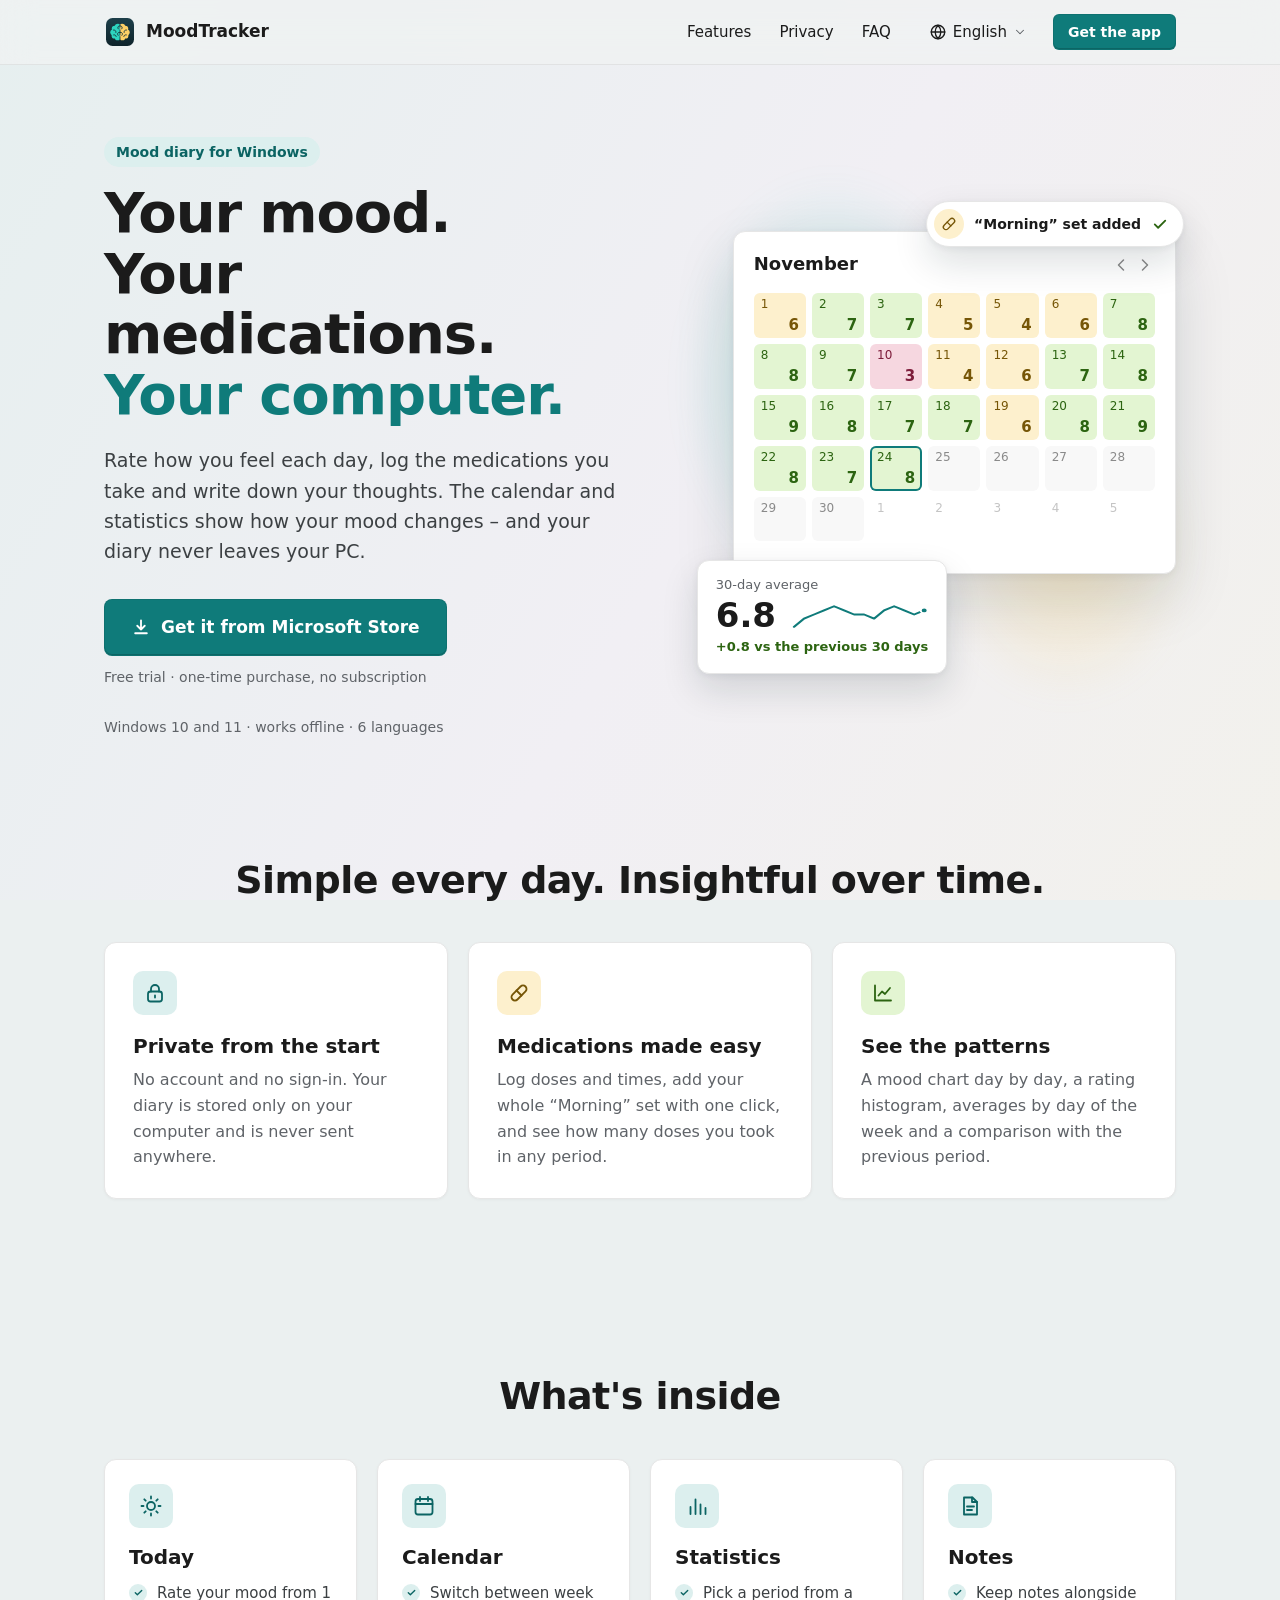
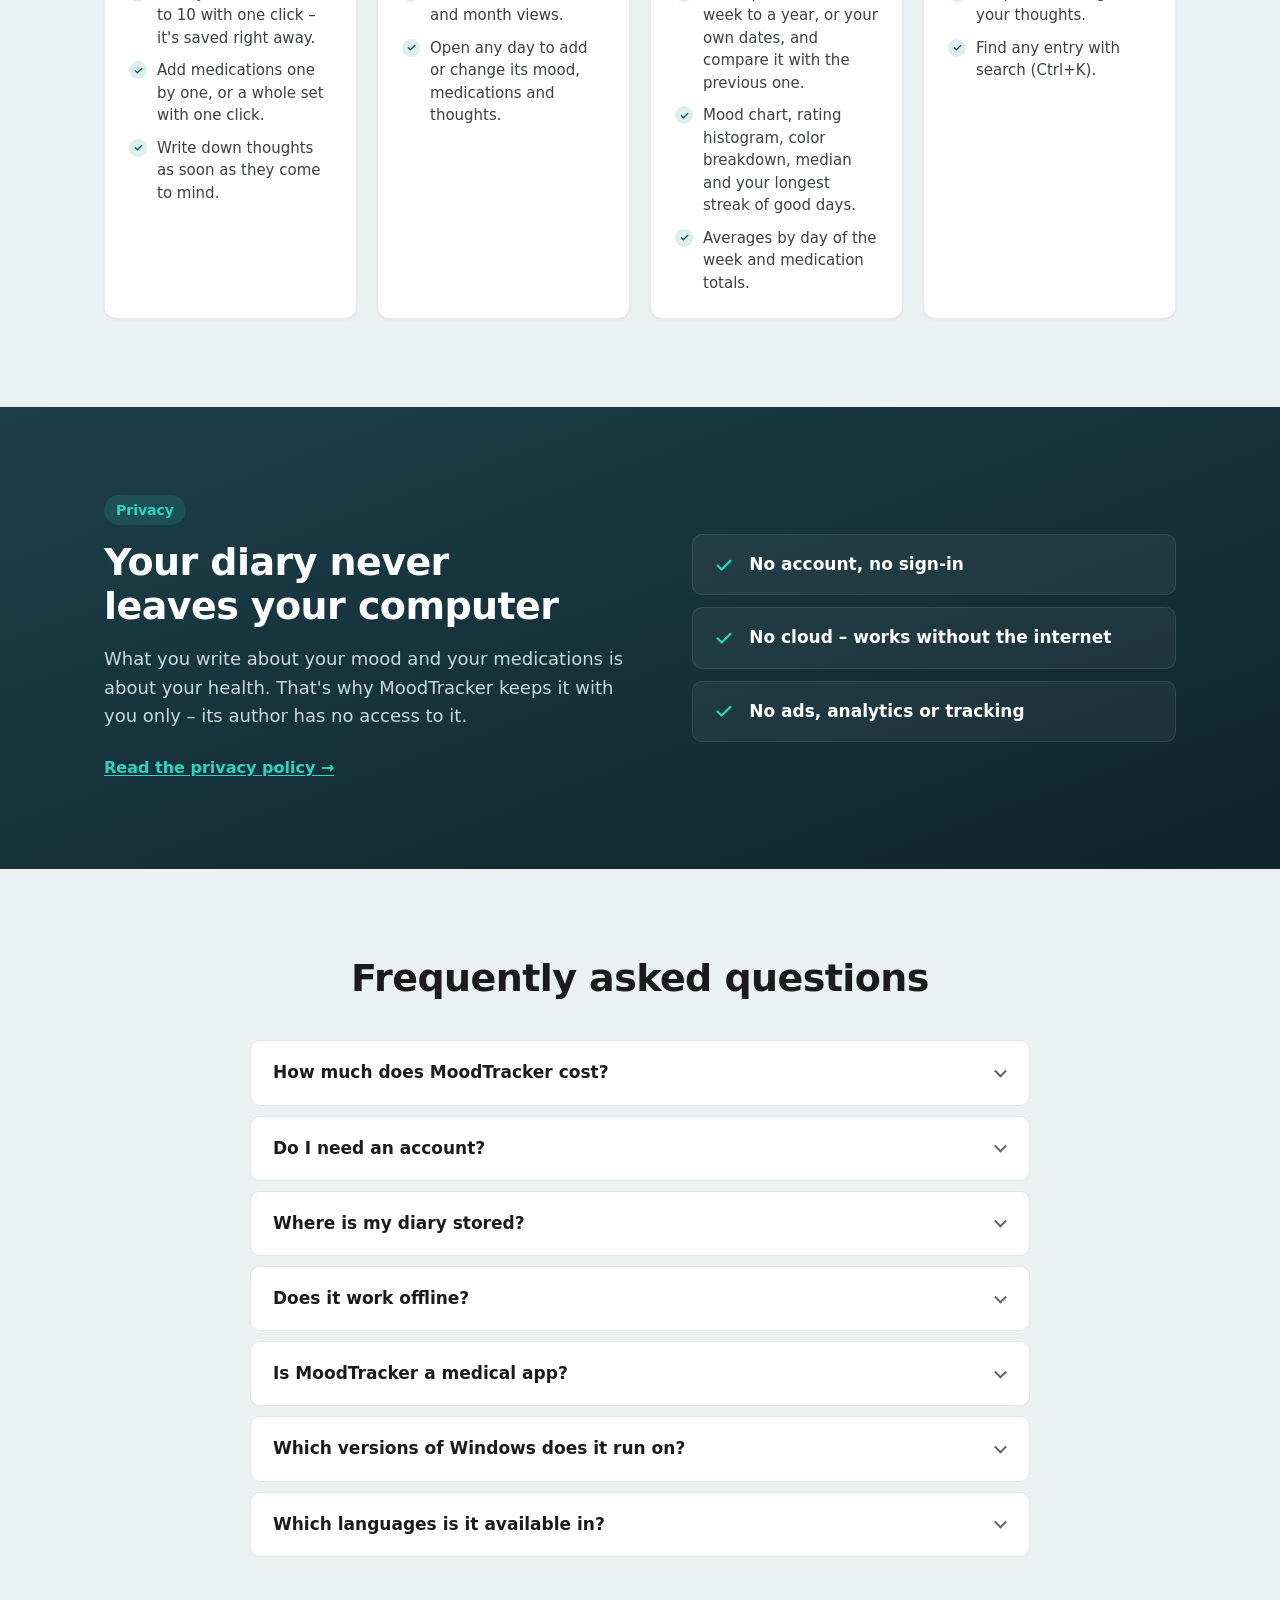
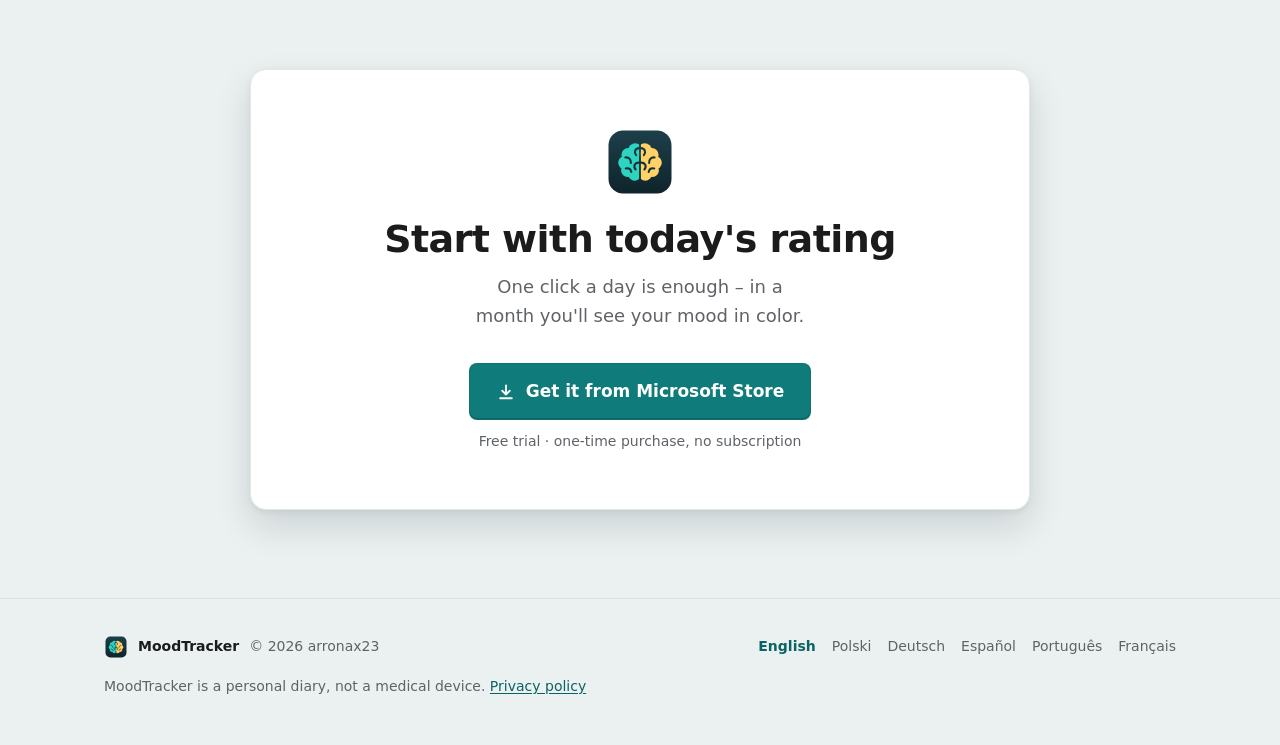
==== index.html @ dde18c14 "Update the website" ====
<!doctype html>
<!-- Generated by scripts/build-website.ps1 from website/template.html. -->
<html lang="en">
  <head>
    <meta charset="utf-8">
    <meta name="viewport" content="width=device-width, initial-scale=1">
    <title>MoodTracker – a private mood diary for Windows</title>
    <meta name="description" content="Rate your mood from 1 to 10, log medications and thoughts, and see how you feel over weeks and months. No account, no cloud – your diary stays on your PC.">
    <link rel="canonical" href="https://arronax23.github.io/moodtracker-app/">
    <link rel="alternate" hreflang="en" href="https://arronax23.github.io/moodtracker-app/">
    <link rel="alternate" hreflang="pl" href="https://arronax23.github.io/moodtracker-app/pl/">
    <link rel="alternate" hreflang="de" href="https://arronax23.github.io/moodtracker-app/de/">
    <link rel="alternate" hreflang="es" href="https://arronax23.github.io/moodtracker-app/es/">
    <link rel="alternate" hreflang="pt" href="https://arronax23.github.io/moodtracker-app/pt/">
    <link rel="alternate" hreflang="fr" href="https://arronax23.github.io/moodtracker-app/fr/">
    <link rel="alternate" hreflang="x-default" href="https://arronax23.github.io/moodtracker-app/">
    <meta property="og:type" content="website">
    <meta property="og:site_name" content="MoodTracker">
    <meta property="og:title" content="MoodTracker – a private mood diary for Windows">
    <meta property="og:description" content="Rate your mood from 1 to 10, log medications and thoughts, and see how you feel over weeks and months. No account, no cloud – your diary stays on your PC.">
    <meta property="og:url" content="https://arronax23.github.io/moodtracker-app/">
    <meta property="og:locale" content="en_US">
    <meta property="og:image" content="https://arronax23.github.io/moodtracker-app/assets/social-card.png">
    <meta property="og:image:width" content="1200">
    <meta property="og:image:height" content="630">
    <meta name="twitter:card" content="summary_large_image">
    <meta name="theme-color" content="#0f7b7a">
    <link rel="icon" href="assets/logo.svg" type="image/svg+xml">
    <link rel="apple-touch-icon" href="assets/logo.png">
    <link rel="stylesheet" href="assets/style.css">
  </head>
  <body>
    <a class="skip" href="#main">Skip to content</a>

    <header class="top">
      <div class="wrap top-inner">
        <a class="brand" href="./">
          <img src="assets/logo.svg" width="32" height="32" alt="">
          <span>MoodTracker</span>
        </a>
        <nav class="nav">
          <a href="#features">Features</a>
          <a href="#privacy">Privacy</a>
          <a href="#faq">FAQ</a>
        </nav>
        <details class="lang">
          <summary>
            <svg viewBox="0 0 24 24" aria-hidden="true"><circle cx="12" cy="12" r="9"/><path d="M3 12h18M12 3c2.5 2.6 3.8 5.6 3.8 9s-1.3 6.4-3.8 9c-2.5-2.6-3.8-5.6-3.8-9S9.5 5.6 12 3z"/></svg>
            <span class="sr">Language:</span>
            <span class="lang-name">English</span>
            <svg class="chevron" viewBox="0 0 24 24" aria-hidden="true"><path d="m6 9 6 6 6-6"/></svg>
          </summary>
          <ul>
            <li><a href="./" hreflang="en" lang="en" aria-current="page">English</a></li>
            <li><a href="pl/" hreflang="pl" lang="pl">Polski</a></li>
            <li><a href="de/" hreflang="de" lang="de">Deutsch</a></li>
            <li><a href="es/" hreflang="es" lang="es">Español</a></li>
            <li><a href="pt/" hreflang="pt" lang="pt-PT">Português</a></li>
            <li><a href="fr/" hreflang="fr" lang="fr">Français</a></li>
          </ul>
        </details>
        <a class="btn btn-small" href="https://apps.microsoft.com/detail/9PDT5LCNSN78?hl=en-us&amp;cid=website-en">Get the app</a>
      </div>
    </header>

    <main id="main">
      <section class="hero">
        <div class="wrap hero-inner">
          <div class="hero-text">
            <p class="eyebrow">Mood diary for Windows</p>
            <h1><span>Your mood.</span> <span>Your medications.</span> <span class="accent">Your computer.</span></h1>
            <p class="lead">Rate how you feel each day, log the medications you take and write down your thoughts. The calendar and statistics show how your mood changes – and your diary never leaves your PC.</p>
            <div class="cta">
              <a class="btn btn-large" href="https://apps.microsoft.com/detail/9PDT5LCNSN78?hl=en-us&amp;cid=website-en">
                <svg viewBox="0 0 24 24" aria-hidden="true"><path d="M12 4v11m-4.5-4.5L12 15l4.5-4.5M5 19.5h14"/></svg>
                Get it from Microsoft Store
              </a>
              <p class="cta-note">Free trial · one-time purchase, no subscription</p>
            </div>
            <p class="hero-meta">Windows 10 and 11 · works offline · 6 languages</p>
          </div>

          <!-- An illustration of what the app shows: a month in the colors of the mood, the average, a medication set. -->
          <div class="hero-art" aria-hidden="true">
            <div class="float float-chip">
              <span class="chip-icon"><svg viewBox="0 0 24 24"><rect x="2.8" y="8.5" width="18.4" height="7" rx="3.5" transform="rotate(-45 12 12)"/><path d="m9.5 9.5 5 5"/></svg></span>
              <span>“Morning” set added</span>
              <svg class="chip-check" viewBox="0 0 24 24"><path d="m5 12.5 4.5 4.5L19 7.5"/></svg>
            </div>
            <div class="window">
              <div class="window-bar">
                <span>November</span>
                <span class="arrows">
                  <svg viewBox="0 0 24 24"><path d="m15 6-6 6 6 6"/></svg>
                  <svg viewBox="0 0 24 24"><path d="m9 6 6 6-6 6"/></svg>
                </span>
              </div>
              <div class="grid">
                <span class="day y"><span>1</span><b>6</b></span>
                <span class="day g"><span>2</span><b>7</b></span>
                <span class="day g"><span>3</span><b>7</b></span>
                <span class="day y"><span>4</span><b>5</b></span>
                <span class="day y"><span>5</span><b>4</b></span>
                <span class="day y"><span>6</span><b>6</b></span>
                <span class="day g"><span>7</span><b>8</b></span>
                <span class="day g"><span>8</span><b>8</b></span>
                <span class="day g"><span>9</span><b>7</b></span>
                <span class="day r"><span>10</span><b>3</b></span>
                <span class="day y"><span>11</span><b>4</b></span>
                <span class="day y"><span>12</span><b>6</b></span>
                <span class="day g"><span>13</span><b>7</b></span>
                <span class="day g"><span>14</span><b>8</b></span>
                <span class="day g"><span>15</span><b>9</b></span>
                <span class="day g"><span>16</span><b>8</b></span>
                <span class="day g"><span>17</span><b>7</b></span>
                <span class="day g"><span>18</span><b>7</b></span>
                <span class="day y"><span>19</span><b>6</b></span>
                <span class="day g"><span>20</span><b>8</b></span>
                <span class="day g"><span>21</span><b>9</b></span>
                <span class="day g"><span>22</span><b>8</b></span>
                <span class="day g"><span>23</span><b>7</b></span>
                <span class="day g today"><span>24</span><b>8</b></span>
                <span class="day future"><span>25</span></span>
                <span class="day future"><span>26</span></span>
                <span class="day future"><span>27</span></span>
                <span class="day future"><span>28</span></span>
                <span class="day future"><span>29</span></span>
                <span class="day future"><span>30</span></span>
                <span class="day out"><span>1</span></span>
                <span class="day out"><span>2</span></span>
                <span class="day out"><span>3</span></span>
                <span class="day out"><span>4</span></span>
                <span class="day out"><span>5</span></span>
              </div>
            </div>
            <div class="float float-stat">
              <span class="stat-label">30-day average</span>
              <span class="stat-row">
                <span class="stat-value">6.8</span>
                <svg class="spark" viewBox="-4 -4 138 48" preserveAspectRatio="none">
                  <polyline points="0,34.5 10,23.5 20,18 30,12.5 40,7 50,12.5 60,18 70,18 80,23.5 90,12.5 100,7 110,12.5 120,18 130,12.5"/>
                  <circle cx="130" cy="12.5" r="3.5"/>
                </svg>
              </span>
              <span class="stat-delta">+0.8 vs the previous 30 days</span>
            </div>
          </div>
        </div>
      </section>

      <section class="section" aria-labelledby="pillars-title">
        <div class="wrap">
          <h2 class="section-title" id="pillars-title">Simple every day. Insightful over time.</h2>
          <div class="cards">
            <article class="card">
              <span class="icon icon-teal"><svg viewBox="0 0 24 24" aria-hidden="true"><rect x="5" y="10.5" width="14" height="10" rx="2.5"/><path d="M8 10.5V8a4 4 0 0 1 8 0v2.5M12 14.5v2"/></svg></span>
              <h3>Private from the start</h3>
              <p>No account and no sign-in. Your diary is stored only on your computer and is never sent anywhere.</p>
            </article>
            <article class="card">
              <span class="icon icon-yellow"><svg viewBox="0 0 24 24" aria-hidden="true"><rect x="2.8" y="8.5" width="18.4" height="7" rx="3.5" transform="rotate(-45 12 12)"/><path d="m9.5 9.5 5 5"/></svg></span>
              <h3>Medications made easy</h3>
              <p>Log doses and times, add your whole “Morning” set with one click, and see how many doses you took in any period.</p>
            </article>
            <article class="card">
              <span class="icon icon-green"><svg viewBox="0 0 24 24" aria-hidden="true"><path d="M4 4.5v15h16"/><path d="m7.5 14.5 3.5-4 3 2.5 5-6"/></svg></span>
              <h3>See the patterns</h3>
              <p>A mood chart day by day, a rating histogram, averages by day of the week and a comparison with the previous period.</p>
            </article>
          </div>
        </div>
      </section>

      

      <section class="section" id="features" aria-labelledby="features-title">
        <div class="wrap">
          <h2 class="section-title" id="features-title">What's inside</h2>
          <div class="features">
            <article class="card feature">
              <span class="icon icon-teal"><svg viewBox="0 0 24 24" aria-hidden="true"><circle cx="12" cy="12" r="4"/><path d="M12 2.5v2M12 19.5v2M2.5 12h2M19.5 12h2M5.3 5.3l1.4 1.4M17.3 17.3l1.4 1.4M5.3 18.7l1.4-1.4M17.3 6.7l1.4-1.4"/></svg></span>
              <h3>Today</h3>
              <ul class="checks">
                <li>Rate your mood from 1 to 10 with one click – it's saved right away.</li>
                <li>Add medications one by one, or a whole set with one click.</li>
                <li>Write down thoughts as soon as they come to mind.</li>
              </ul>
            </article>
            <article class="card feature">
              <span class="icon icon-teal"><svg viewBox="0 0 24 24" aria-hidden="true"><rect x="3.5" y="5" width="17" height="15.5" rx="2.5"/><path d="M3.5 10h17M8 3v4M16 3v4"/></svg></span>
              <h3>Calendar</h3>
              <ul class="checks">
                <li>Switch between week and month views.</li>
                <li>Open any day to add or change its mood, medications and thoughts.</li>
              </ul>
            </article>
            <article class="card feature">
              <span class="icon icon-teal"><svg viewBox="0 0 24 24" aria-hidden="true"><path d="M5.5 20v-7M10.5 20V5.5M15.5 20v-9.5M20.5 20v-6"/></svg></span>
              <h3>Statistics</h3>
              <ul class="checks">
                <li>Pick a period from a week to a year, or your own dates, and compare it with the previous one.</li>
                <li>Mood chart, rating histogram, color breakdown, median and your longest streak of good days.</li>
                <li>Averages by day of the week and medication totals.</li>
              </ul>
            </article>
            <article class="card feature">
              <span class="icon icon-teal"><svg viewBox="0 0 24 24" aria-hidden="true"><path d="M6 3.5h8.5L19 8v12.5H6z"/><path d="M14 3.5V8h5M9 12.5h7M9 16h5"/></svg></span>
              <h3>Notes</h3>
              <ul class="checks">
                <li>Keep notes alongside your thoughts.</li>
                <li>Find any entry with search (Ctrl+K).</li>
              </ul>
            </article>
          </div>
        </div>
      </section>

      <section class="band" id="privacy" aria-labelledby="privacy-title">
        <div class="wrap band-inner">
          <div>
            <p class="eyebrow">Privacy</p>
            <h2 class="section-title" id="privacy-title">Your diary never leaves your computer</h2>
            <p class="band-text">What you write about your mood and your medications is about your health. That's why MoodTracker keeps it with you only – its author has no access to it.</p>
            <a class="band-link" href="https://arronax23.github.io/moodtracker-privacy/?lang=en">Read the privacy policy &rarr;</a>
          </div>
          <ul class="band-list">
            <li><svg viewBox="0 0 24 24" aria-hidden="true"><path d="m5 12.5 4.5 4.5L19 7.5"/></svg>No account, no sign-in</li>
            <li><svg viewBox="0 0 24 24" aria-hidden="true"><path d="m5 12.5 4.5 4.5L19 7.5"/></svg>No cloud – works without the internet</li>
            <li><svg viewBox="0 0 24 24" aria-hidden="true"><path d="m5 12.5 4.5 4.5L19 7.5"/></svg>No ads, analytics or tracking</li>
          </ul>
        </div>
      </section>

      <section class="section" id="faq" aria-labelledby="faq-title">
        <div class="wrap">
          <h2 class="section-title" id="faq-title">Frequently asked questions</h2>
          <div class="faq">
            <details>
              <summary>How much does MoodTracker cost?</summary>
              <p>You buy MoodTracker once in the Microsoft Store – there's no subscription. You can try it for free first. The Store shows the current price in your currency.</p>
            </details>
            <details>
              <summary>Do I need an account?</summary>
              <p>No. Install the app and start right away – there's nothing to sign up for.</p>
            </details>
            <details>
              <summary>Where is my diary stored?</summary>
              <p>Only on your computer, in the app's data folder of your Windows account. The app doesn't send it anywhere, and its author can't see it. Note that uninstalling the app also deletes the diary.</p>
            </details>
            <details>
              <summary>Does it work offline?</summary>
              <p>Yes. You need the internet only to install and update the app from the Microsoft Store.</p>
            </details>
            <details>
              <summary>Is MoodTracker a medical app?</summary>
              <p>No. It's a personal diary, not a medical device, and it doesn't give medical advice. You can show your statistics to your doctor or therapist – always talk to your doctor about your treatment.</p>
            </details>
            <details>
              <summary>Which versions of Windows does it run on?</summary>
              <p>Windows 11 and Windows 10, version 1809 or newer.</p>
            </details>
            <details>
              <summary>Which languages is it available in?</summary>
              <p>English, Polish, German, Spanish, Portuguese and French. You can change the language in Settings.</p>
            </details>
          </div>
        </div>
      </section>

      <section class="section final" aria-labelledby="final-title">
        <div class="wrap">
          <div class="final-card">
            <img src="assets/logo.svg" width="72" height="72" alt="">
            <h2 class="section-title" id="final-title">Start with today's rating</h2>
            <p>One click a day is enough – in a month you'll see your mood in color.</p>
            <div class="cta">
              <a class="btn btn-large" href="https://apps.microsoft.com/detail/9PDT5LCNSN78?hl=en-us&amp;cid=website-en">
                <svg viewBox="0 0 24 24" aria-hidden="true"><path d="M12 4v11m-4.5-4.5L12 15l4.5-4.5M5 19.5h14"/></svg>
                Get it from Microsoft Store
              </a>
              <p class="cta-note">Free trial · one-time purchase, no subscription</p>
            </div>
          </div>
        </div>
      </section>
    </main>

    <footer class="foot">
      <div class="wrap foot-inner">
        <div class="foot-brand">
          <img src="assets/logo.svg" width="24" height="24" alt="">
          <span>MoodTracker</span>
          <small>© 2026 arronax23</small>
        </div>
        <ul class="foot-langs" aria-label="Language">
          <li><a href="./" hreflang="en" lang="en" aria-current="page">English</a></li>
            <li><a href="pl/" hreflang="pl" lang="pl">Polski</a></li>
            <li><a href="de/" hreflang="de" lang="de">Deutsch</a></li>
            <li><a href="es/" hreflang="es" lang="es">Español</a></li>
            <li><a href="pt/" hreflang="pt" lang="pt-PT">Português</a></li>
            <li><a href="fr/" hreflang="fr" lang="fr">Français</a></li>
        </ul>
        <p class="foot-note">MoodTracker is a personal diary, not a medical device. <a href="https://arronax23.github.io/moodtracker-privacy/?lang=en">Privacy policy</a></p>
      </div>
    </footer>

    <script>
      // The language menu closes on a click outside it and on Escape.
      (function () {
        var menu = document.querySelector("details.lang");
        document.addEventListener("click", function (e) {
          if (menu.open && !menu.contains(e.target)) menu.open = false;
        });
        document.addEventListener("keydown", function (e) {
          if (e.key === "Escape" && menu.open) {
            menu.open = false;
            menu.querySelector("summary").focus();
          }
        });
      })();
    </script>
  </body>
</html>
---- assets/style.css ----
/*
  The styles of the MoodTracker website, in the look of the app: the Fluent (Windows 11) tokens of
  moodtracker.client/src/styles/_tokens.scss and the colors of the logo.
*/
:root {
  --font: "Segoe UI Variable Text", "Segoe UI", system-ui, -apple-system, "Helvetica Neue", Roboto, Arial, sans-serif;
  --font-display: "Segoe UI Variable Display", "Segoe UI", system-ui, -apple-system, "Helvetica Neue", Roboto, Arial, sans-serif;

  --accent: #0f7b7a;
  --accent-hover: #0d6f6e;
  --accent-pressed: #0b6463;
  --accent-soft: #dcefee;
  --accent-text: #0b6463;

  --text: #1b1b1b;
  --text-body: #3c4043;
  --text-muted: #5f6368;
  --text-subtle: #8a8a8a;

  --window: linear-gradient(120deg, #e6efef 0%, #f1eff4 55%, #f2f1ec 100%);
  --card: #ffffff;
  --subtle-fill: #f3f3f3;
  --stroke: #e3e3e3;
  --stroke-card: #e6e6e6;

  --mood-red-tint: #f6d7e0;
  --mood-yellow-tint: #fdf0cd;
  --mood-green-tint: #e3f5d2;
  --mood-red-ink: #7d1d3b;
  --mood-yellow-ink: #765607;
  --mood-green-ink: #2c6411;

  /* The logo: its dark background and the colors of its two hemispheres. */
  --night: #0f242b;
  --night-high: #1d3f4a;
  --logo-teal: #2dd4bf;
  --logo-yellow: #ffd166;

  --shadow-card: 0 1px 3px rgba(0, 0, 0, 0.04);
  --shadow-float: 0 16px 36px rgba(15, 36, 43, 0.14), 0 2px 6px rgba(15, 36, 43, 0.06);

  color-scheme: light;
}

*,
*::before,
*::after {
  box-sizing: border-box;
}

html {
  background: #ebf0f0 var(--window) fixed;
  color: var(--text);
  font-family: var(--font);
  font-size: 16px;
  line-height: 1.6;
  -webkit-text-size-adjust: 100%;
  scroll-behavior: smooth;
  scroll-padding-top: 80px;
}

body {
  margin: 0;
}

img,
svg {
  display: block;
  max-width: 100%;
}

svg {
  fill: none;
  stroke: currentColor;
  stroke-width: 1.8;
  stroke-linecap: round;
  stroke-linejoin: round;
}

a {
  color: var(--accent-text);
  text-underline-offset: 2px;
}

:focus-visible {
  outline: 2px solid var(--accent);
  outline-offset: 2px;
  border-radius: 4px;
}

.wrap {
  max-width: 1120px;
  margin: 0 auto;
  padding: 0 24px;
}

.sr {
  position: absolute;
  width: 1px;
  height: 1px;
  margin: -1px;
  padding: 0;
  overflow: hidden;
  clip: rect(0, 0, 0, 0);
  white-space: nowrap;
  border: 0;
}

.skip {
  position: absolute;
  top: -100px;
  left: 16px;
  z-index: 20;
  padding: 8px 14px;
  border-radius: 6px;
  background: var(--card);
  box-shadow: var(--shadow-float);
}

.skip:focus {
  top: 12px;
}

/* Buttons */

.btn {
  display: inline-flex;
  align-items: center;
  justify-content: center;
  gap: 10px;
  border: 1px solid rgba(0, 0, 0, 0.08);
  background: var(--accent);
  box-shadow: inset 0 -1px 0 rgba(0, 0, 0, 0.18);
  color: #fff;
  font-weight: 600;
  text-decoration: none;
  white-space: nowrap;
  transition: background-color 0.12s;
}

.btn:hover {
  background: var(--accent-hover);
}

.btn:active {
  background: var(--accent-pressed);
}

.btn svg {
  width: 20px;
  height: 20px;
  flex: none;
  stroke-width: 2.2;
}

.btn-small {
  padding: 6px 14px;
  border-radius: 6px;
  font-size: 14px;
}

.btn-large {
  padding: 14px 26px;
  border-radius: 8px;
  font-size: 17px;
}

.cta {
  display: flex;
  flex-direction: column;
  align-items: flex-start;
  gap: 10px;
  margin-top: 32px;
}

.cta-note {
  margin: 0;
  color: var(--text-muted);
  font-size: 14px;
}

.eyebrow {
  display: inline-block;
  margin: 0 0 16px;
  padding: 4px 12px;
  border-radius: 999px;
  background: var(--accent-soft);
  color: var(--accent-text);
  font-size: 14px;
  font-weight: 600;
}

/* Header */

.top {
  position: sticky;
  top: 0;
  z-index: 10;
  border-bottom: 1px solid rgba(0, 0, 0, 0.06);
  background: rgba(240, 242, 242, 0.82);
  -webkit-backdrop-filter: saturate(1.4) blur(16px);
  backdrop-filter: saturate(1.4) blur(16px);
}

.top-inner {
  display: flex;
  align-items: center;
  gap: 16px;
  height: 64px;
}

.brand {
  display: flex;
  align-items: center;
  gap: 10px;
  margin-right: auto;
  color: var(--text);
  font-size: 17px;
  font-weight: 600;
  text-decoration: none;
}

.nav {
  display: flex;
  gap: 4px;
}

.nav a {
  padding: 6px 12px;
  border-radius: 5px;
  color: var(--text);
  font-size: 15px;
  text-decoration: none;
}

.nav a:hover,
.lang summary:hover {
  background: rgba(0, 0, 0, 0.05);
}

.lang {
  position: relative;
}

.lang summary {
  display: flex;
  align-items: center;
  gap: 6px;
  padding: 6px 10px;
  border-radius: 5px;
  font-size: 15px;
  list-style: none;
  cursor: pointer;
  user-select: none;
}

.lang summary::-webkit-details-marker {
  display: none;
}

.lang summary svg {
  width: 18px;
  height: 18px;
}

.lang .chevron {
  width: 14px;
  height: 14px;
  color: var(--text-muted);
  transition: transform 0.15s;
}

.lang[open] .chevron {
  transform: rotate(180deg);
}

.lang ul {
  position: absolute;
  top: calc(100% + 6px);
  right: 0;
  min-width: 170px;
  margin: 0;
  padding: 4px;
  border: 1px solid rgba(0, 0, 0, 0.08);
  border-radius: 8px;
  background: var(--card);
  box-shadow: var(--shadow-float);
  list-style: none;
}

.lang li a {
  display: block;
  padding: 6px 12px;
  border-radius: 4px;
  color: var(--text);
  text-decoration: none;
}

.lang li a:hover {
  background: var(--subtle-fill);
}

.lang li a[aria-current],
.foot-langs a[aria-current] {
  color: var(--accent-text);
  font-weight: 600;
}

/* Hero */

.hero {
  padding: 72px 0 32px;
}

.hero-inner {
  display: grid;
  grid-template-columns: minmax(0, 1.12fr) minmax(0, 1fr);
  align-items: center;
  gap: 56px;
}

h1 {
  margin: 0;
  font-family: var(--font-display);
  font-size: clamp(36px, 5vw, 56px);
  font-weight: 700;
  line-height: 1.08;
  letter-spacing: -0.02em;
  text-wrap: balance;
}

/* Each sentence of the headline on its own line. */
h1 span {
  display: block;
}

h1 .accent {
  color: var(--accent);
}

.lead {
  max-width: 34em;
  margin: 20px 0 0;
  color: var(--text-body);
  font-size: clamp(17px, 1.6vw, 19px);
}

.hero-meta {
  margin: 28px 0 0;
  color: var(--text-muted);
  font-size: 14px;
}

.hero-art {
  position: relative;
  isolation: isolate;
  padding: 30px 0 100px;
}

/* A soft glow in the colors of the logo behind the illustration. */
.hero-art::before {
  content: "";
  position: absolute;
  inset: -6% -4%;
  z-index: -1;
  background:
    radial-gradient(closest-side at 30% 40%, rgba(45, 212, 191, 0.28), transparent),
    radial-gradient(closest-side at 75% 70%, rgba(255, 209, 102, 0.3), transparent);
  filter: blur(12px);
}

.window {
  margin-left: 36px;
  padding: 18px 20px 32px;
  border: 1px solid var(--stroke-card);
  border-radius: 12px;
  background: var(--card);
  box-shadow: 0 24px 60px rgba(15, 36, 43, 0.14), 0 2px 8px rgba(15, 36, 43, 0.06);
}

.window-bar {
  display: flex;
  align-items: center;
  justify-content: space-between;
  margin-bottom: 14px;
  font-family: var(--font-display);
  font-size: 18px;
  font-weight: 600;
}

.arrows {
  display: flex;
  gap: 4px;
  color: var(--text-subtle);
}

.arrows svg {
  width: 20px;
  height: 20px;
}

.grid {
  display: grid;
  grid-template-columns: repeat(7, minmax(0, 1fr));
  gap: 6px;
}

/* A day of the illustrated month, like a day of the calendar of the app. */
.day {
  display: flex;
  flex-direction: column;
  justify-content: space-between;
  aspect-ratio: 1 / 0.86;
  padding: 4px 7px;
  border-radius: 6px;
  background: var(--subtle-fill);
  color: var(--text-muted);
  font-size: 12px;
  line-height: 1.3;
}

.day b {
  align-self: flex-end;
  font-size: 15px;
  line-height: 1.1;
}

.day.g {
  background: var(--mood-green-tint);
  color: var(--mood-green-ink);
}

.day.y {
  background: var(--mood-yellow-tint);
  color: var(--mood-yellow-ink);
}

.day.r {
  background: var(--mood-red-tint);
  color: var(--mood-red-ink);
}

.day.today {
  box-shadow: inset 0 0 0 2px var(--accent);
}

.day.future {
  background: #f8f8f8;
  color: var(--text-subtle);
}

.day.out {
  background: none;
  color: #c4c4c4;
}

.float {
  position: absolute;
  border: 1px solid var(--stroke-card);
  background: var(--card);
  box-shadow: var(--shadow-float);
}

.float-chip {
  top: 0;
  right: -8px;
  display: flex;
  align-items: center;
  gap: 10px;
  padding: 7px 14px 7px 7px;
  border-radius: 999px;
  font-size: 14px;
  font-weight: 600;
}

.chip-icon {
  display: grid;
  place-items: center;
  width: 30px;
  height: 30px;
  border-radius: 50%;
  background: var(--mood-yellow-tint);
  color: var(--mood-yellow-ink);
}

.chip-icon svg {
  width: 18px;
  height: 18px;
}

.chip-check {
  width: 18px;
  height: 18px;
  color: var(--mood-green-ink);
  stroke-width: 2.4;
}

.float-stat {
  bottom: 0;
  left: 0;
  display: flex;
  flex-direction: column;
  gap: 2px;
  width: max-content;
  min-width: 250px;
  max-width: 340px;
  padding: 14px 18px 16px;
  border-radius: 12px;
}

.stat-label {
  color: var(--text-muted);
  font-size: 13px;
}

.stat-row {
  display: flex;
  align-items: center;
  gap: 14px;
}

.stat-value {
  font-family: var(--font-display);
  font-size: 34px;
  font-weight: 700;
  line-height: 1.1;
}

.spark {
  flex: 1;
  height: 36px;
  color: var(--accent);
  stroke-width: 2.5;
}

.spark circle {
  fill: var(--accent);
  stroke: var(--card);
  stroke-width: 2;
}

.stat-delta {
  color: var(--mood-green-ink);
  font-size: 13px;
  font-weight: 600;
}

/* Sections */

.section {
  padding: 88px 0;
}

.section-title {
  margin: 0 0 40px;
  font-family: var(--font-display);
  font-size: clamp(28px, 3.4vw, 38px);
  font-weight: 700;
  line-height: 1.15;
  letter-spacing: -0.015em;
  text-align: center;
  text-wrap: balance;
}

.cards {
  display: grid;
  grid-template-columns: repeat(3, minmax(0, 1fr));
  gap: 20px;
}

.card {
  padding: 28px;
  border: 1px solid var(--stroke-card);
  border-radius: 12px;
  background: var(--card);
  box-shadow: var(--shadow-card);
}

.card h3 {
  margin: 18px 0 8px;
  font-family: var(--font-display);
  font-size: 20px;
  font-weight: 600;
  line-height: 1.3;
}

.card p {
  margin: 0;
  color: var(--text-muted);
}

.icon {
  display: grid;
  place-items: center;
  width: 44px;
  height: 44px;
  border-radius: 10px;
}

.icon svg {
  width: 24px;
  height: 24px;
}

.icon-teal {
  background: var(--accent-soft);
  color: var(--accent-text);
}

.icon-yellow {
  background: var(--mood-yellow-tint);
  color: var(--mood-yellow-ink);
}

.icon-green {
  background: var(--mood-green-tint);
  color: var(--mood-green-ink);
}

.shots {
  display: grid;
  grid-template-columns: repeat(2, minmax(0, 1fr));
  gap: 32px 28px;
}

.shot {
  margin: 0;
}

.shot img {
  width: 100%;
  height: auto;
  border: 1px solid var(--stroke-card);
  border-radius: 10px;
  box-shadow: 0 12px 32px rgba(15, 36, 43, 0.12);
}

.shot figcaption {
  margin-top: 14px;
  color: var(--text-muted);
  text-align: center;
}

.features {
  display: grid;
  grid-template-columns: repeat(4, minmax(0, 1fr));
  gap: 20px;
}

.feature {
  padding: 24px;
}

.feature h3 {
  margin: 16px 0 12px;
}

.checks {
  display: grid;
  gap: 10px;
  margin: 0;
  padding: 0;
  list-style: none;
}

.checks li {
  position: relative;
  padding-left: 28px;
  color: var(--text-body);
  font-size: 15px;
  line-height: 1.5;
}

.checks li::before {
  content: "";
  position: absolute;
  top: 2px;
  left: 0;
  width: 18px;
  height: 18px;
  border-radius: 50%;
  background: var(--accent-soft) url("data:image/svg+xml,%3Csvg xmlns='http://www.w3.org/2000/svg' viewBox='0 0 24 24' fill='none' stroke='%230b6463' stroke-width='3' stroke-linecap='round' stroke-linejoin='round'%3E%3Cpath d='m5 12.5 4.5 4.5L19 7.5'/%3E%3C/svg%3E") center / 11px no-repeat;
}

/* Privacy: a dark band in the colors of the logo. */

.band {
  padding: 88px 0;
  background: linear-gradient(160deg, var(--night-high), var(--night));
  color: #c9dadd;
}

.band-inner {
  display: grid;
  grid-template-columns: minmax(0, 1.1fr) minmax(0, 1fr);
  align-items: center;
  gap: 56px;
}

.band .eyebrow {
  background: rgba(45, 212, 191, 0.14);
  color: var(--logo-teal);
}

.band .section-title {
  margin-bottom: 16px;
  color: #fff;
  text-align: left;
}

.band-text {
  margin: 0;
  font-size: 18px;
}

.band-link {
  display: inline-block;
  margin-top: 24px;
  color: var(--logo-teal);
  font-weight: 600;
}

.band-list {
  display: grid;
  gap: 12px;
  margin: 0;
  padding: 0;
  list-style: none;
}

.band-list li {
  display: flex;
  align-items: center;
  gap: 14px;
  padding: 16px 20px;
  border: 1px solid rgba(255, 255, 255, 0.09);
  border-radius: 10px;
  background: rgba(255, 255, 255, 0.05);
  color: #fff;
  font-size: 17px;
  font-weight: 600;
}

.band-list svg {
  width: 22px;
  height: 22px;
  flex: none;
  color: var(--logo-teal);
  stroke-width: 2.4;
}

/* FAQ */

.faq {
  display: grid;
  gap: 10px;
  max-width: 780px;
  margin: 0 auto;
}

.faq details {
  border: 1px solid var(--stroke-card);
  border-radius: 10px;
  background: var(--card);
}

.faq summary {
  position: relative;
  padding: 18px 56px 18px 22px;
  font-size: 17px;
  font-weight: 600;
  list-style: none;
  cursor: pointer;
}

.faq summary::-webkit-details-marker {
  display: none;
}

.faq summary::after {
  content: "";
  position: absolute;
  top: 50%;
  right: 24px;
  width: 9px;
  height: 9px;
  border-right: 2px solid var(--text-muted);
  border-bottom: 2px solid var(--text-muted);
  transform: translateY(-70%) rotate(45deg);
  transition: transform 0.15s;
}

.faq details[open] summary::after {
  transform: translateY(-25%) rotate(-135deg);
}

.faq details p {
  margin: 0;
  padding: 0 22px 20px;
  color: var(--text-body);
}

/* The last call to action */

.final {
  padding-top: 24px;
}

.final-card {
  max-width: 780px;
  margin: 0 auto;
  padding: 56px 32px;
  border: 1px solid var(--stroke-card);
  border-radius: 16px;
  background: var(--card);
  box-shadow: var(--shadow-float);
  text-align: center;
}

.final-card img {
  margin: 0 auto 20px;
}

.final-card .section-title {
  margin-bottom: 12px;
}

.final-card p {
  max-width: 32em;
  margin: 0 auto;
  color: var(--text-muted);
  font-size: 18px;
  text-wrap: balance;
}

.final-card .cta {
  align-items: center;
}

.final-card .cta-note {
  font-size: 14px;
}

/* Footer */

.foot {
  padding: 36px 0 48px;
  border-top: 1px solid rgba(0, 0, 0, 0.06);
  color: var(--text-muted);
  font-size: 14px;
}

.foot-inner {
  display: flex;
  flex-wrap: wrap;
  align-items: center;
  justify-content: space-between;
  gap: 16px 32px;
}

.foot-brand {
  display: flex;
  align-items: center;
  gap: 10px;
  color: var(--text);
  font-weight: 600;
}

.foot-brand small {
  color: var(--text-muted);
  font-size: 14px;
  font-weight: 400;
}

.foot-langs {
  display: flex;
  flex-wrap: wrap;
  gap: 4px 16px;
  margin: 0;
  padding: 0;
  list-style: none;
}

.foot-langs a {
  color: var(--text-muted);
  text-decoration: none;
}

.foot-langs a:hover {
  text-decoration: underline;
}

.foot-note {
  flex-basis: 100%;
  margin: 0;
}

/* Smaller screens */

@media (max-width: 1000px) {
  .features {
    grid-template-columns: repeat(2, minmax(0, 1fr));
  }
}

@media (max-width: 900px) {
  .nav {
    display: none;
  }

  .hero {
    padding: 40px 0 64px;
  }

  .hero-inner,
  .band-inner,
  .cards {
    grid-template-columns: minmax(0, 1fr);
  }

  .hero-inner,
  .band-inner {
    gap: 40px;
  }

  .hero-art {
    width: 100%;
    max-width: 560px;
    margin: 0 auto;
  }
}

@media (max-width: 700px) {
  .section,
  .band {
    padding: 64px 0;
  }

  .shots,
  .features {
    grid-template-columns: minmax(0, 1fr);
  }
}

/* On a phone the cards of the illustration stand above and below the month instead of over it. */
@media (max-width: 560px) {
  .wrap {
    padding: 0 16px;
  }

  .hero-art {
    display: flex;
    flex-direction: column;
    gap: 12px;
    padding: 0;
  }

  .float {
    position: static;
  }

  .float-chip {
    align-self: flex-start;
  }

  .float-stat {
    align-self: flex-end;
    max-width: 100%;
  }

  .window {
    margin-left: 0;
    padding: 14px;
  }

  .hero-art::before {
    inset: 0;
  }

  .grid {
    gap: 4px;
  }

  .day {
    padding: 3px 5px;
    font-size: 11px;
  }

  .day b {
    font-size: 13px;
  }

  .final-card {
    padding: 40px 20px;
  }
}

@media (max-width: 420px) {
  .lang-name {
    display: none;
  }
}

@media (prefers-reduced-motion: reduce) {
  html {
    scroll-behavior: auto;
  }

  * {
    transition: none !important;
  }
}
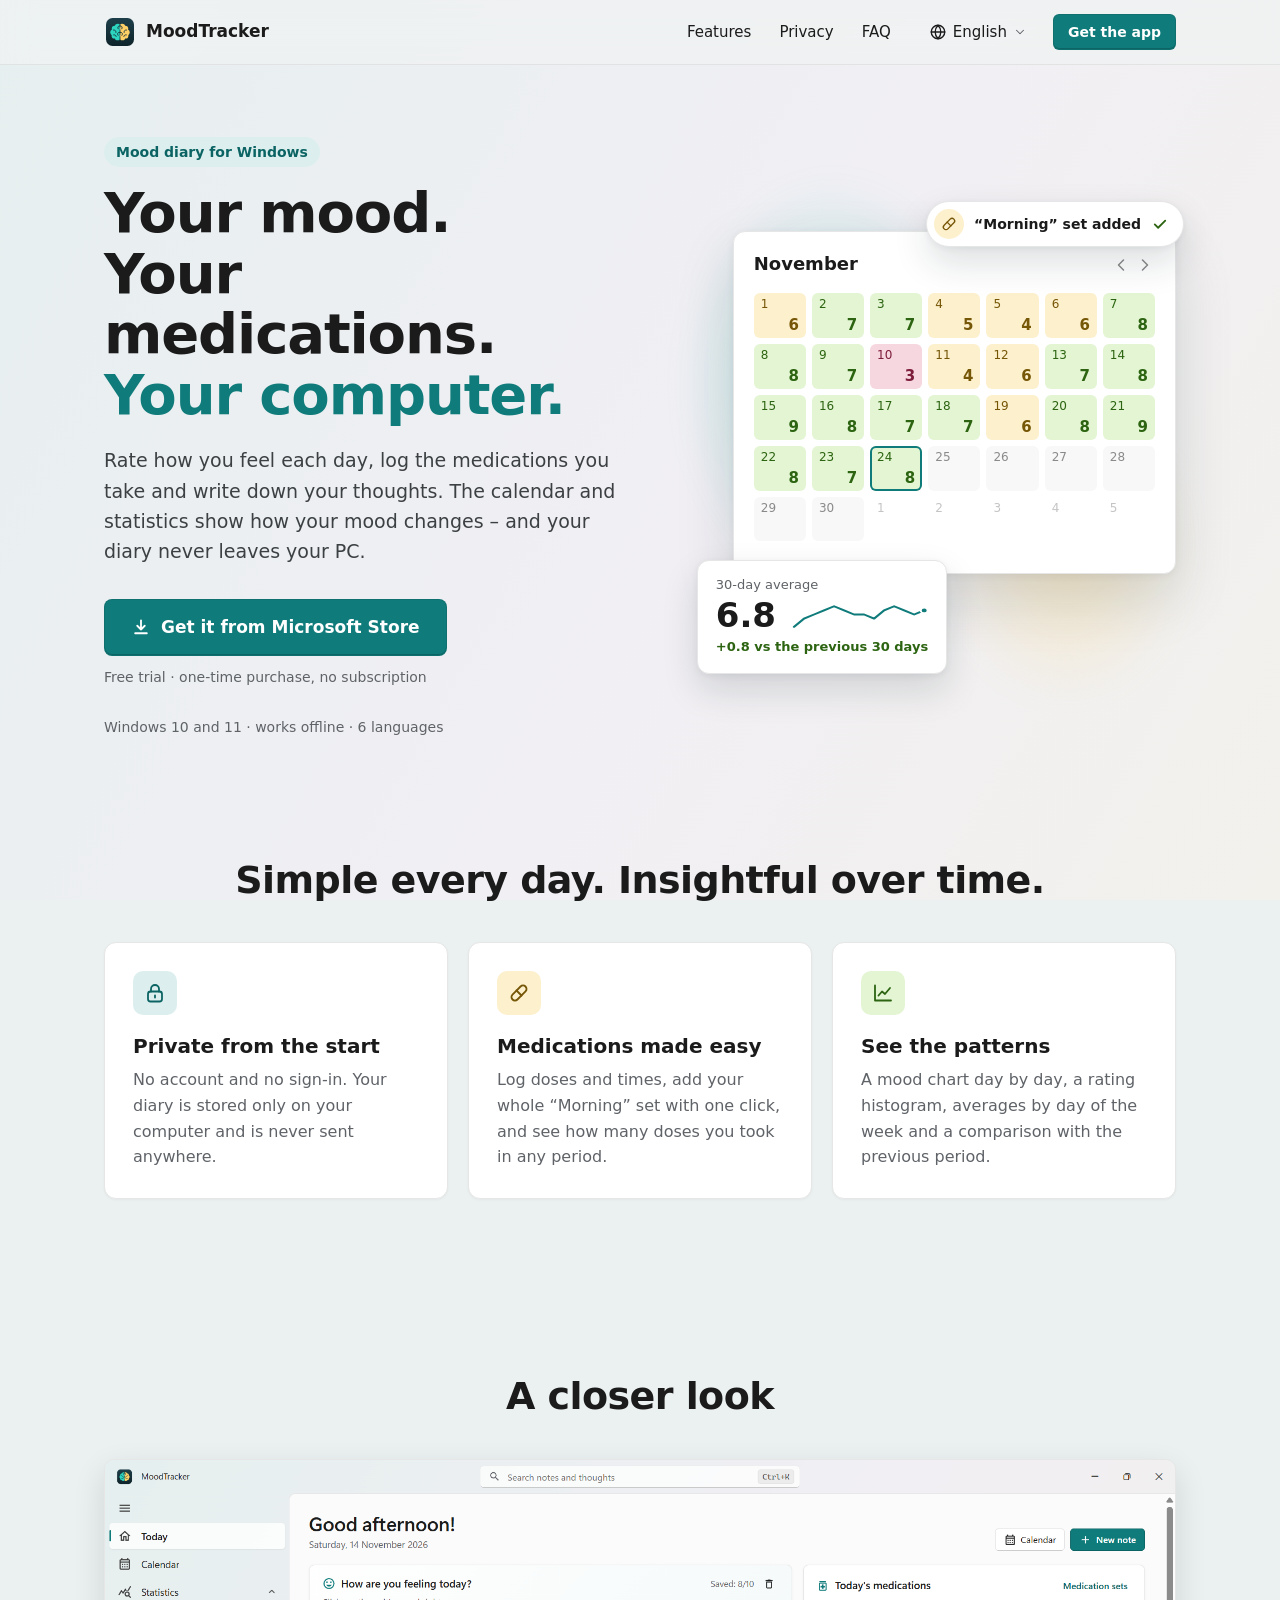
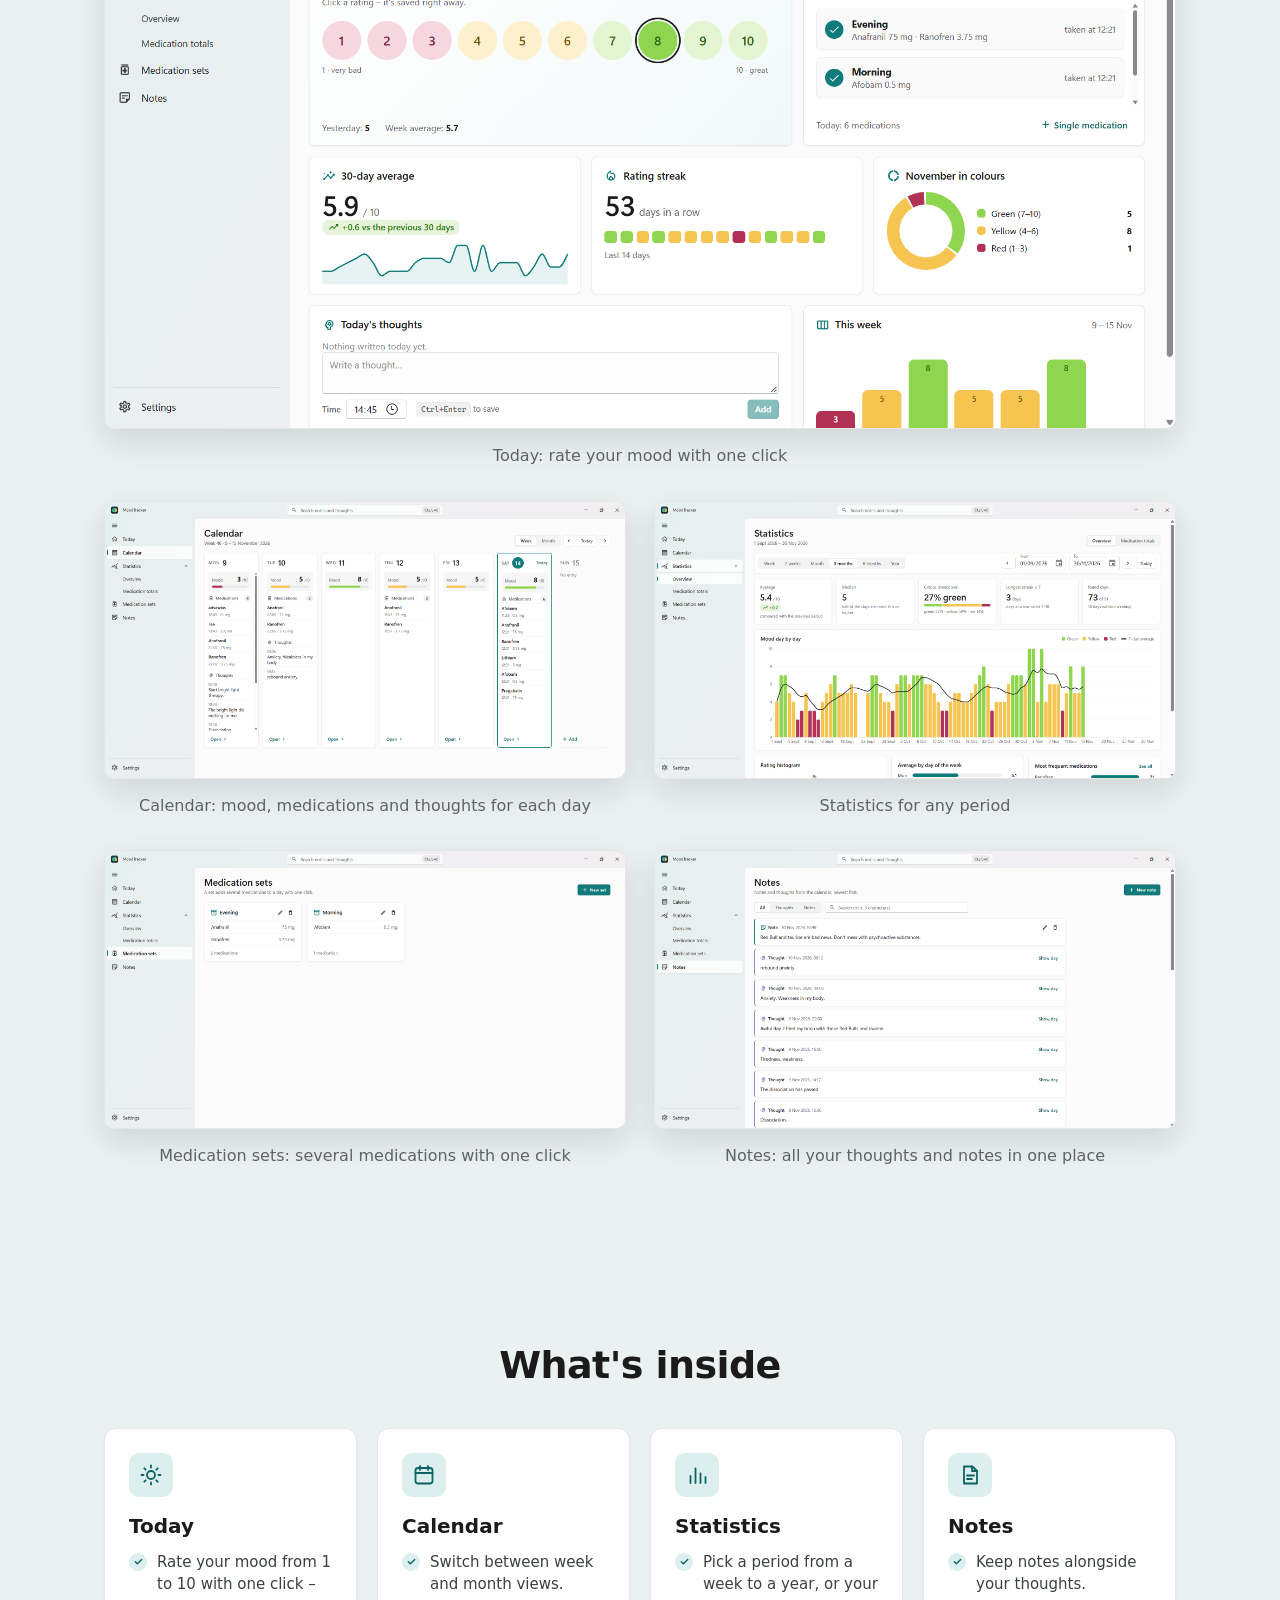
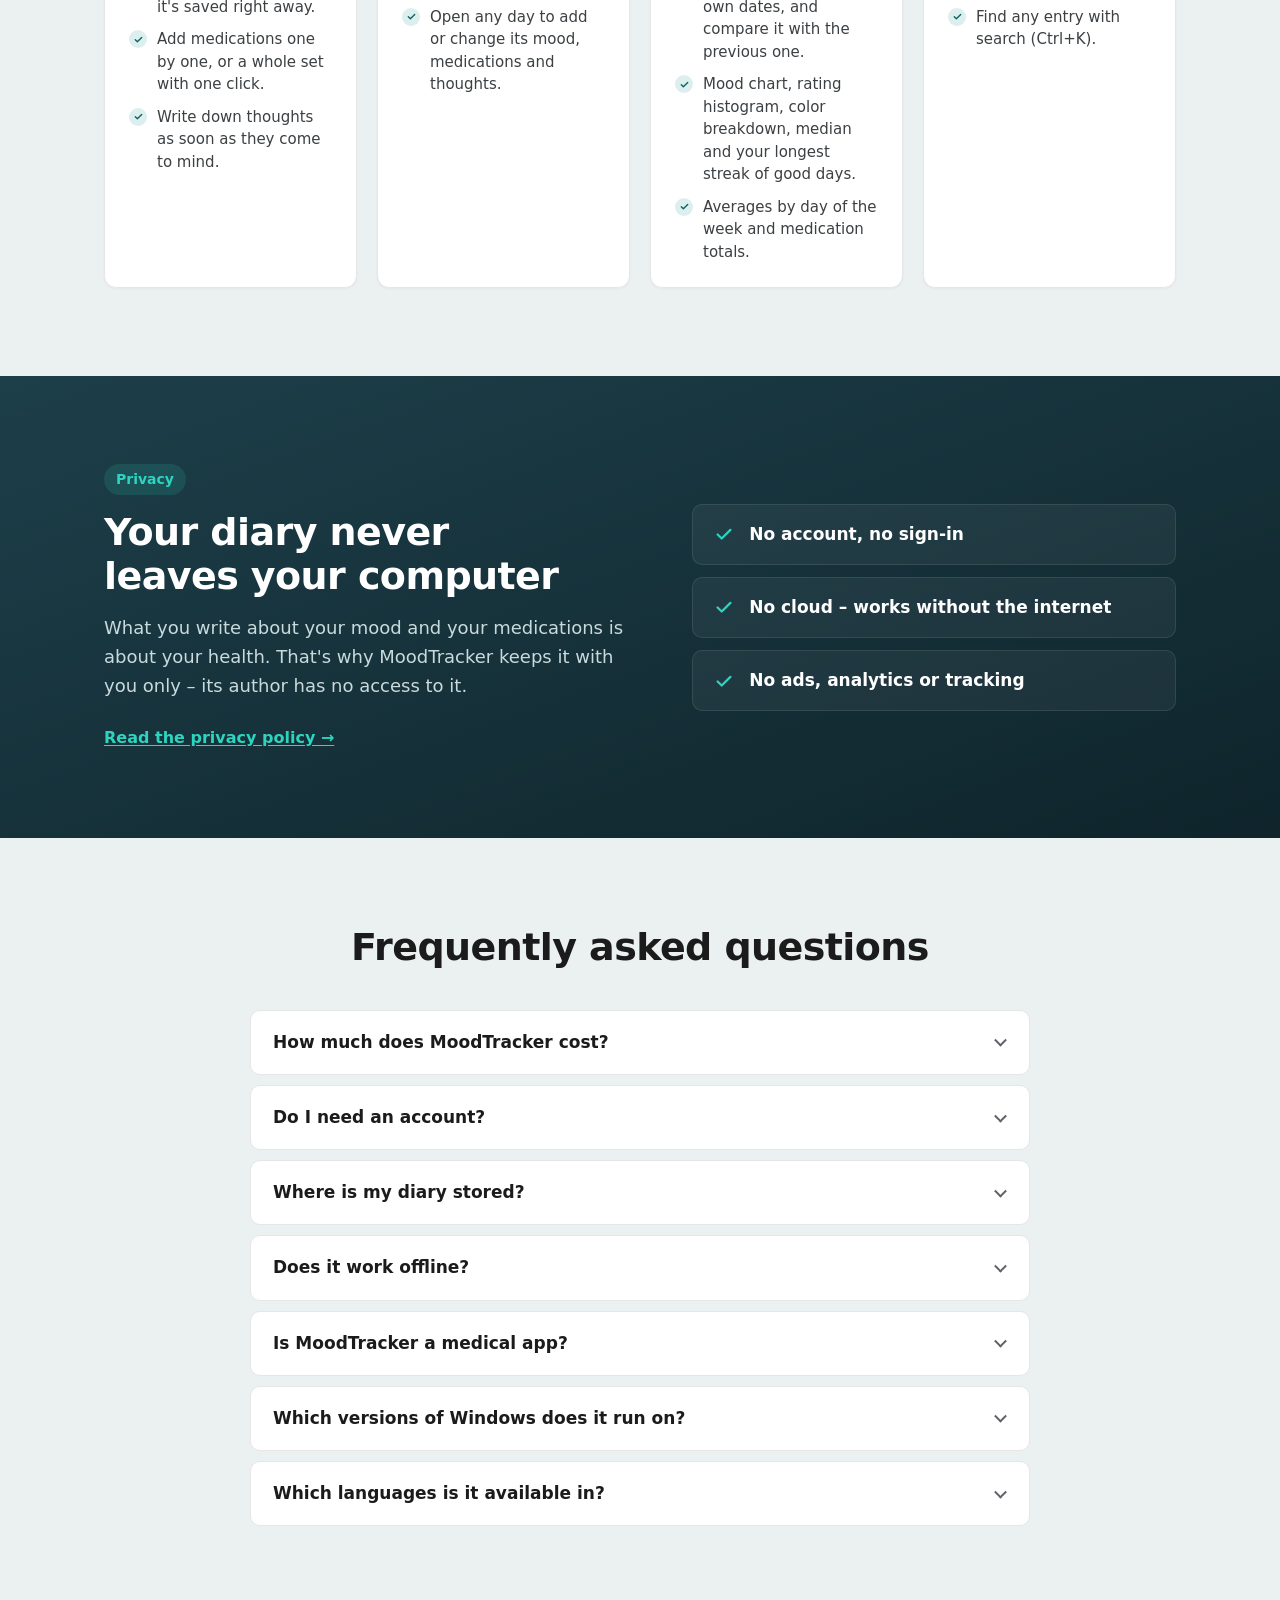
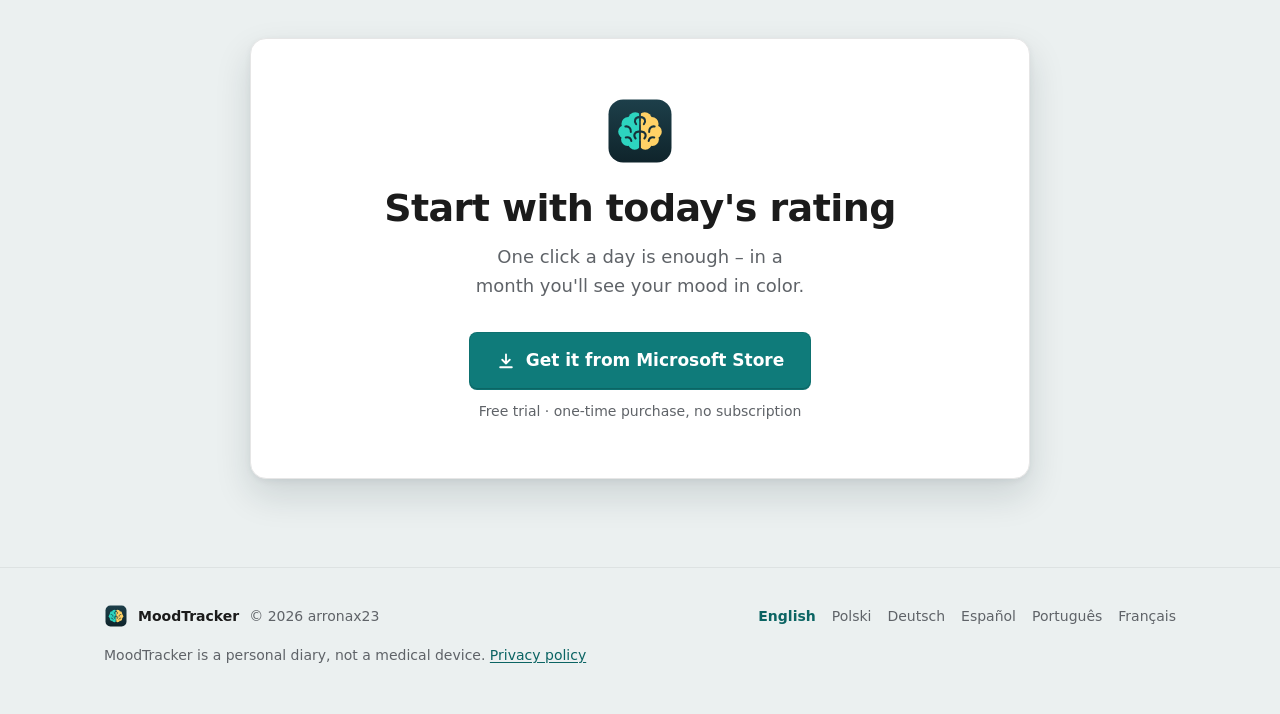
==== commit 50ab892e: "Update the website" ====
--- a/index.html
+++ b/index.html
@@ -171,7 +171,33 @@
         </div>
       </section>
 
-      
+      <section class="section" aria-labelledby="screens-title">
+        <div class="wrap">
+          <h2 class="section-title" id="screens-title">A closer look</h2>
+          <div class="shots">
+            <figure class="shot">
+              <img src="assets/screenshots/en/1.png" width="1920" height="1020" alt="" loading="lazy" decoding="async">
+              <figcaption>Today: rate your mood with one click</figcaption>
+            </figure>
+            <figure class="shot">
+              <img src="assets/screenshots/en/2.png" width="1920" height="1020" alt="" loading="lazy" decoding="async">
+              <figcaption>Calendar: mood, medications and thoughts for each day</figcaption>
+            </figure>
+            <figure class="shot">
+              <img src="assets/screenshots/en/3.png" width="1920" height="1020" alt="" loading="lazy" decoding="async">
+              <figcaption>Statistics for any period</figcaption>
+            </figure>
+            <figure class="shot">
+              <img src="assets/screenshots/en/4.png" width="1920" height="1020" alt="" loading="lazy" decoding="async">
+              <figcaption>Medication sets: several medications with one click</figcaption>
+            </figure>
+            <figure class="shot">
+              <img src="assets/screenshots/en/5.png" width="1920" height="1020" alt="" loading="lazy" decoding="async">
+              <figcaption>Notes: all your thoughts and notes in one place</figcaption>
+            </figure>
+          </div>
+        </div>
+      </section>
 
       <section class="section" id="features" aria-labelledby="features-title">
         <div class="wrap">
@@ -245,7 +271,7 @@
             </details>
             <details>
               <summary>Where is my diary stored?</summary>
-              <p>Only on your computer, in the app's data folder of your Windows account. The app doesn't send it anywhere, and its author can't see it. Note that uninstalling the app also deletes the diary.</p>
+              <p>Only on your computer, in the MoodTracker folder of your Windows user folder. The app doesn't send it anywhere, and its author can't see it. The diary stays there when you uninstall the app, so reinstalling brings your entries back – and you can delete it any time in Settings.</p>
             </details>
             <details>
               <summary>Does it work offline?</summary>
--- a/assets/style.css
+++ b/assets/style.css
@@ -625,6 +625,11 @@
 
 .shot {
   margin: 0;
+}
+
+/* With an odd number of screenshots the first one spans both columns, so the grid has no gap at the end. */
+.shot:first-child:nth-last-child(odd) {
+  grid-column: 1 / -1;
 }
 
 .shot img {
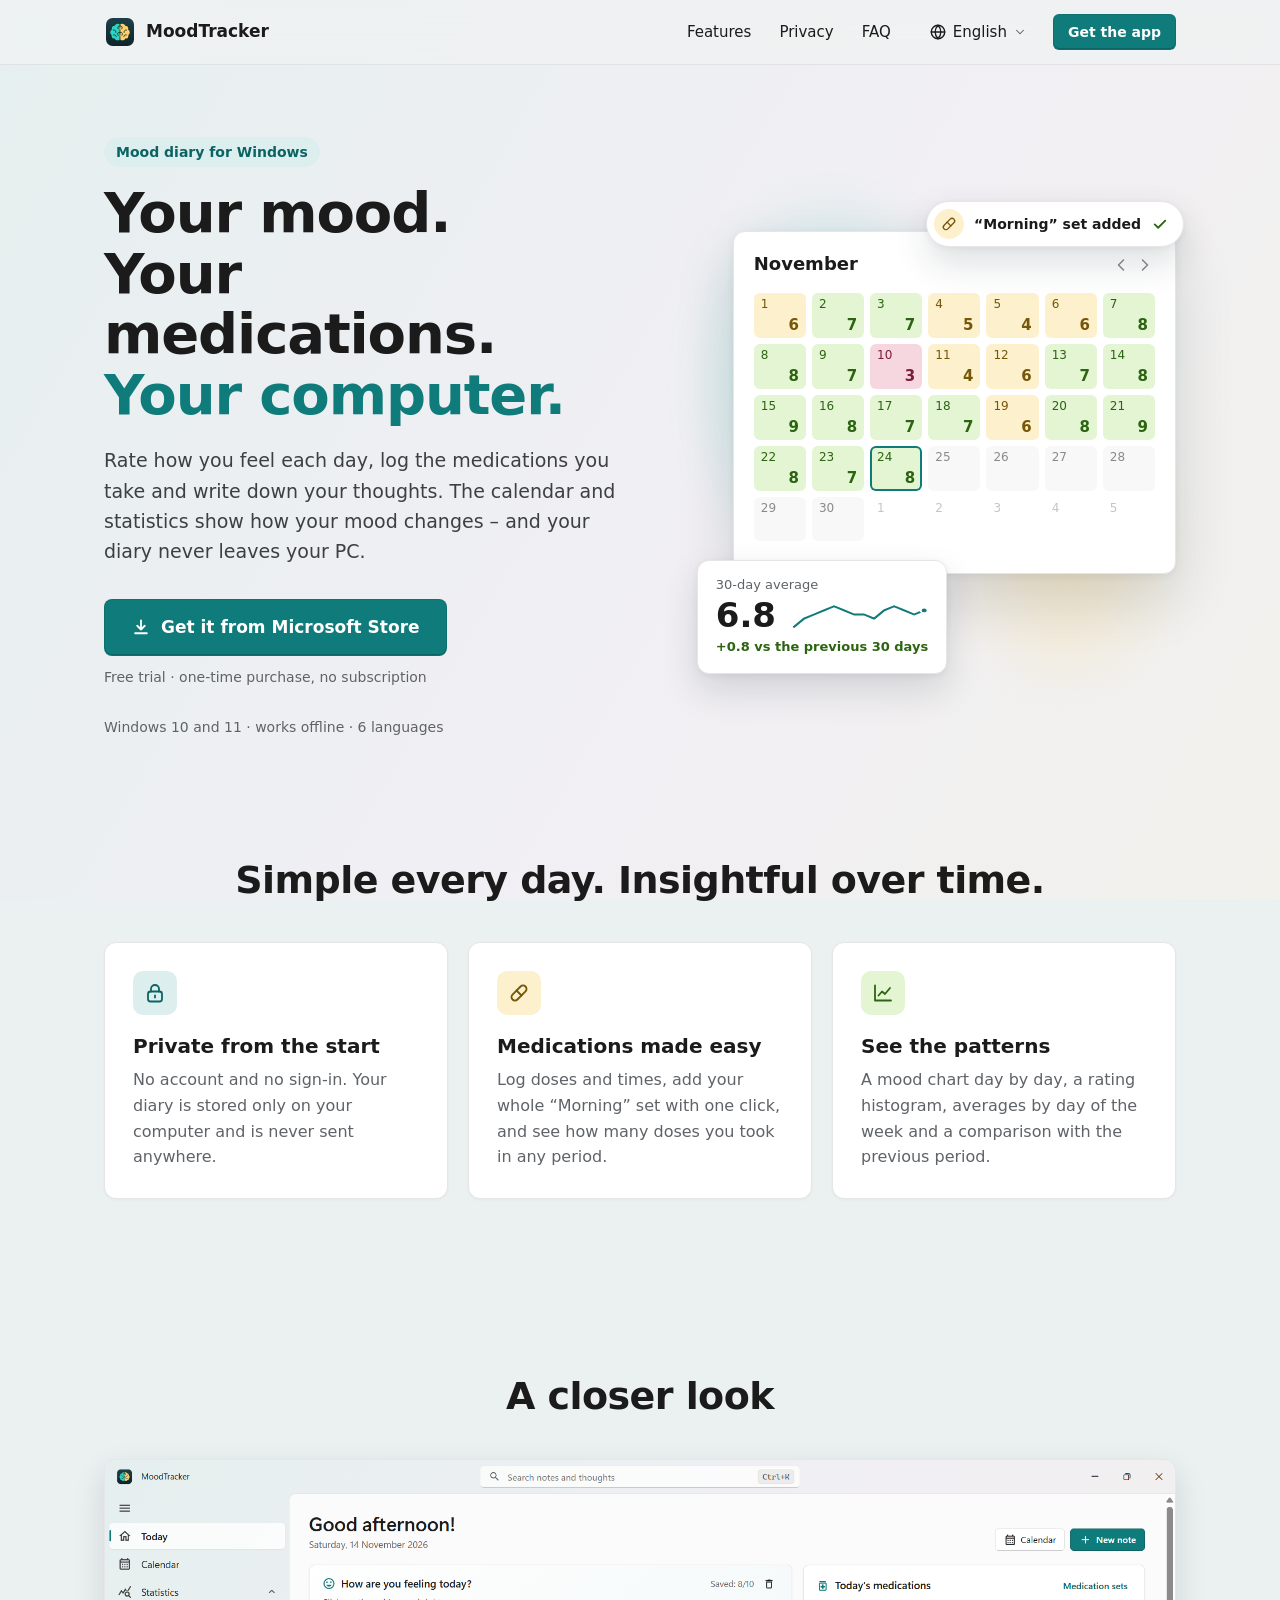
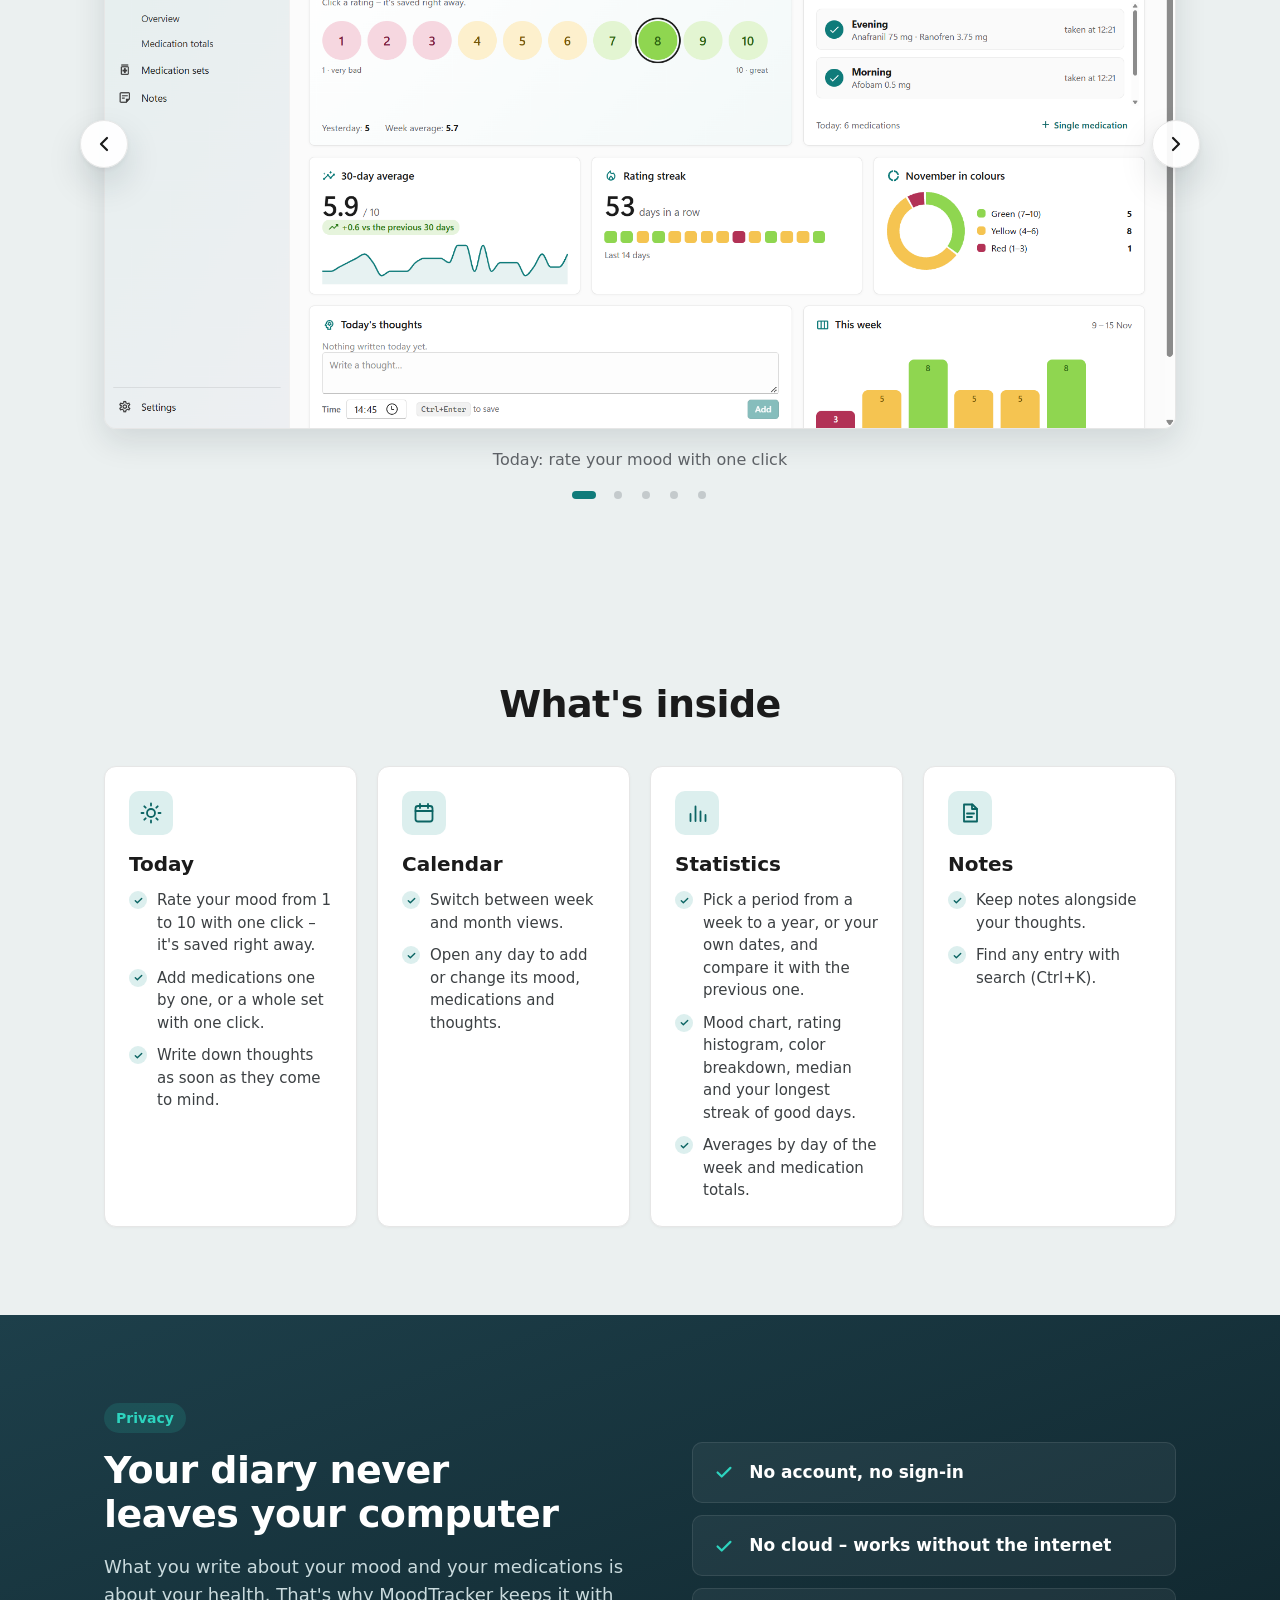
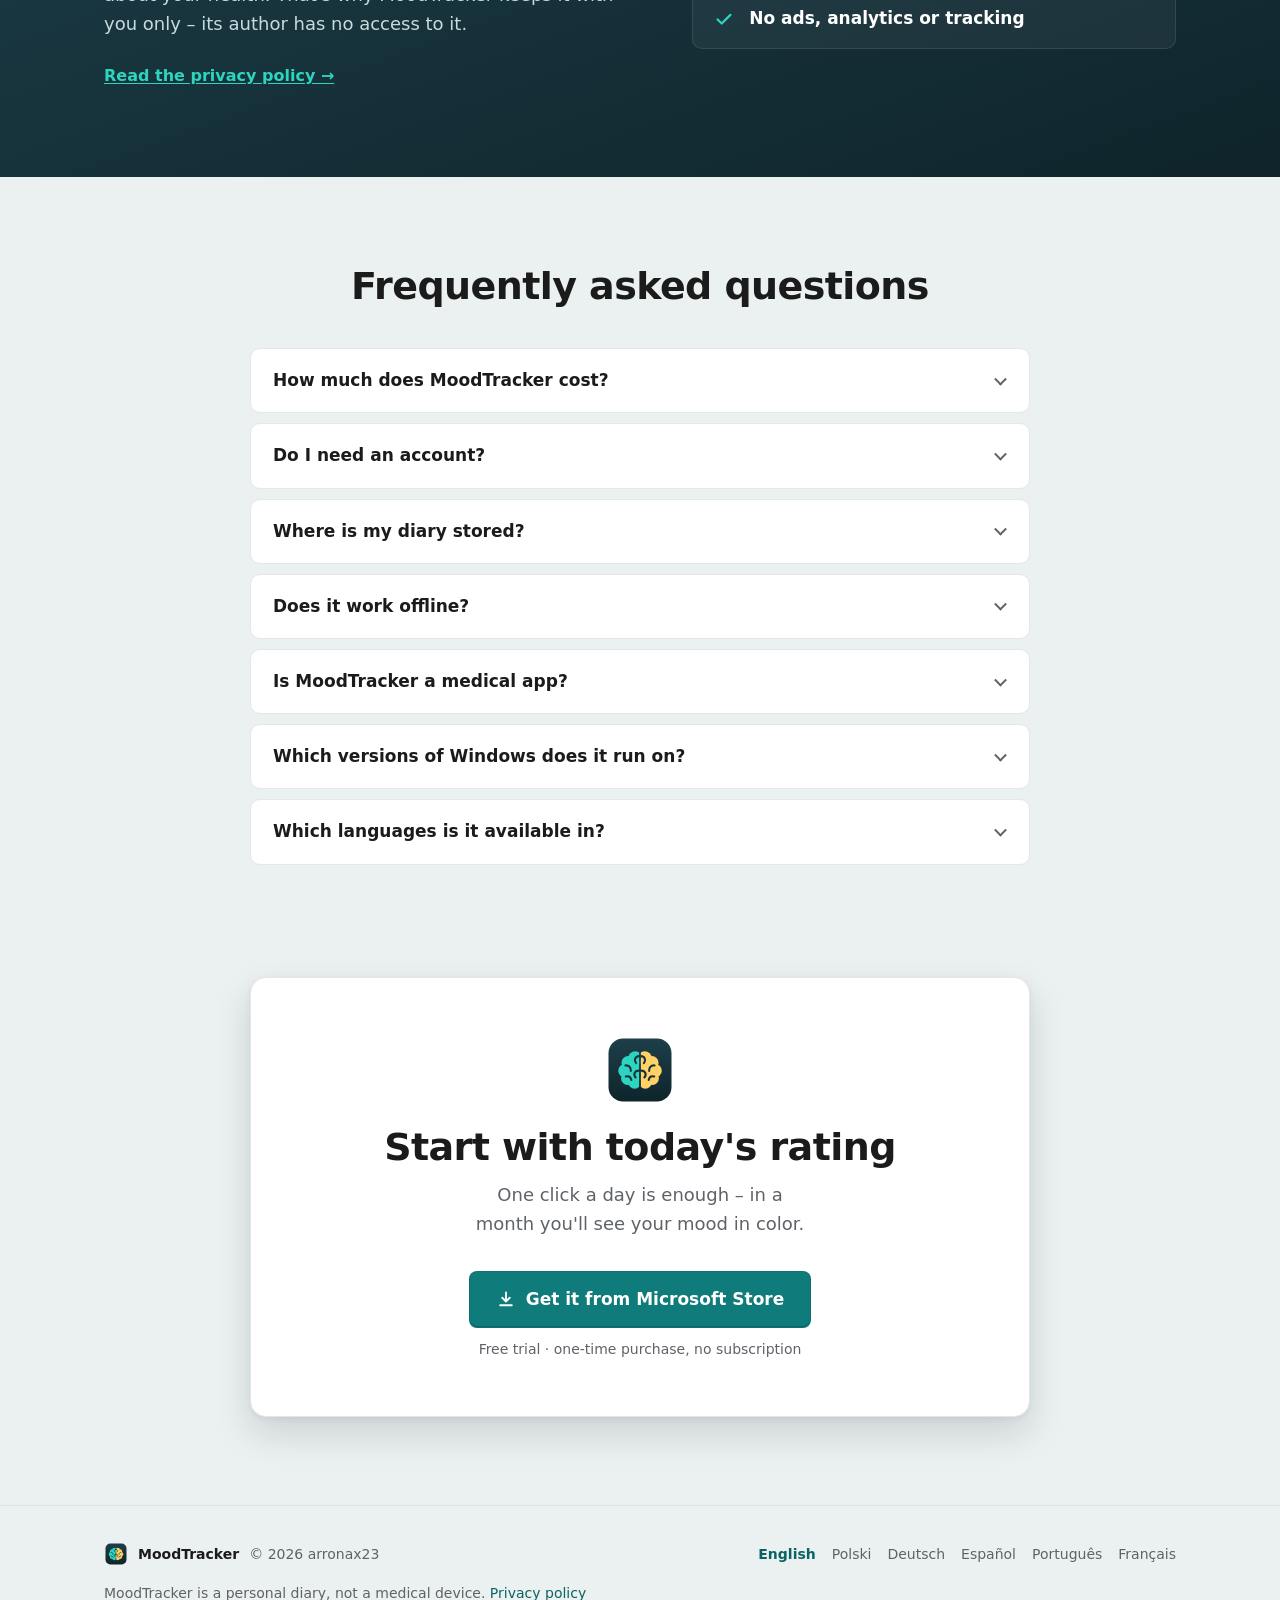
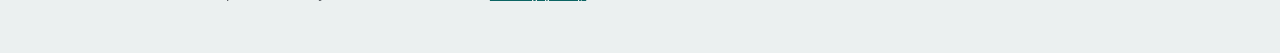
==== commit f6b875f8: "Update the website" ====
--- a/index.html
+++ b/index.html
@@ -174,27 +174,36 @@
       <section class="section" aria-labelledby="screens-title">
         <div class="wrap">
           <h2 class="section-title" id="screens-title">A closer look</h2>
-          <div class="shots">
-            <figure class="shot">
-              <img src="assets/screenshots/en/1.png" width="1920" height="1020" alt="" loading="lazy" decoding="async">
-              <figcaption>Today: rate your mood with one click</figcaption>
-            </figure>
-            <figure class="shot">
-              <img src="assets/screenshots/en/2.png" width="1920" height="1020" alt="" loading="lazy" decoding="async">
-              <figcaption>Calendar: mood, medications and thoughts for each day</figcaption>
-            </figure>
-            <figure class="shot">
-              <img src="assets/screenshots/en/3.png" width="1920" height="1020" alt="" loading="lazy" decoding="async">
-              <figcaption>Statistics for any period</figcaption>
-            </figure>
-            <figure class="shot">
-              <img src="assets/screenshots/en/4.png" width="1920" height="1020" alt="" loading="lazy" decoding="async">
-              <figcaption>Medication sets: several medications with one click</figcaption>
-            </figure>
-            <figure class="shot">
-              <img src="assets/screenshots/en/5.png" width="1920" height="1020" alt="" loading="lazy" decoding="async">
-              <figcaption>Notes: all your thoughts and notes in one place</figcaption>
-            </figure>
+          <div class="carousel" role="group" aria-roledescription="carousel" aria-labelledby="screens-title">
+            <div class="carousel-frame">
+              <div class="carousel-track" tabindex="0" aria-labelledby="screens-title">
+                <div class="slide" role="group" aria-roledescription="slide" aria-label="1 / 5">
+                  <img src="assets/screenshots/en/1.png" width="1920" height="1020" alt="Today: rate your mood with one click" loading="lazy" decoding="async">
+                </div>
+                <div class="slide" role="group" aria-roledescription="slide" aria-label="2 / 5">
+                  <img src="assets/screenshots/en/2.png" width="1920" height="1020" alt="Calendar: mood, medications and thoughts for each day" loading="lazy" decoding="async">
+                </div>
+                <div class="slide" role="group" aria-roledescription="slide" aria-label="3 / 5">
+                  <img src="assets/screenshots/en/3.png" width="1920" height="1020" alt="Statistics for any period" loading="lazy" decoding="async">
+                </div>
+                <div class="slide" role="group" aria-roledescription="slide" aria-label="4 / 5">
+                  <img src="assets/screenshots/en/4.png" width="1920" height="1020" alt="Medication sets: several medications with one click" loading="lazy" decoding="async">
+                </div>
+                <div class="slide" role="group" aria-roledescription="slide" aria-label="5 / 5">
+                  <img src="assets/screenshots/en/5.png" width="1920" height="1020" alt="Notes: all your thoughts and notes in one place" loading="lazy" decoding="async">
+                </div>
+              </div>
+              <button type="button" class="carousel-arrow carousel-prev" aria-label="Previous screenshot" hidden><svg viewBox="0 0 24 24" aria-hidden="true"><path d="m15 6-6 6 6 6"/></svg></button>
+              <button type="button" class="carousel-arrow carousel-next" aria-label="Next screenshot" hidden><svg viewBox="0 0 24 24" aria-hidden="true"><path d="m9 6 6 6-6 6"/></svg></button>
+            </div>
+            <p class="carousel-caption" aria-hidden="true">Today: rate your mood with one click</p>
+            <div class="carousel-dots" hidden>
+              <button type="button" aria-label="Today: rate your mood with one click" aria-current="true"></button>
+              <button type="button" aria-label="Calendar: mood, medications and thoughts for each day"></button>
+              <button type="button" aria-label="Statistics for any period"></button>
+              <button type="button" aria-label="Medication sets: several medications with one click"></button>
+              <button type="button" aria-label="Notes: all your thoughts and notes in one place"></button>
+            </div>
           </div>
         </div>
       </section>
@@ -344,6 +353,80 @@
           }
         });
       })();
+
+      // The screenshot carousel: the arrows, the dots and the arrow keys scroll the track; the caption and
+      // the current dot follow the screenshot in view, also after a swipe. The last arrow click goes around.
+      (function () {
+        var carousel = document.querySelector(".carousel");
+        if (!carousel) return;
+        var track = carousel.querySelector(".carousel-track");
+        var images = track.querySelectorAll("img");
+        var caption = carousel.querySelector(".carousel-caption");
+        var dotList = carousel.querySelector(".carousel-dots");
+        var dots = dotList.querySelectorAll("button");
+        var prev = carousel.querySelector(".carousel-prev");
+        var next = carousel.querySelector(".carousel-next");
+        var count = images.length;
+        var current = 0;
+        var target = null;
+        var timer = 0;
+        var frame = 0;
+        if (count < 2) return;
+
+        function select(index) {
+          current = index;
+          caption.textContent = images[index].alt;
+          for (var i = 0; i < count; i++) {
+            if (i === index) dots[i].setAttribute("aria-current", "true");
+            else dots[i].removeAttribute("aria-current");
+          }
+        }
+
+        // Selects at once, so that quick clicks count; the scroll events on the way don't change it.
+        function go(index) {
+          index = (index + count) % count;
+          target = index;
+          select(index);
+          track.scrollTo({ left: index * track.clientWidth });
+          clearTimeout(timer);
+          timer = setTimeout(function () { target = null; sync(); }, 1000);
+        }
+
+        function sync() {
+          var index = Math.min(count - 1, Math.max(0, Math.round(track.scrollLeft / track.clientWidth)));
+          if (target !== null) {
+            if (index === target) target = null;
+            return;
+          }
+          if (index !== current) select(index);
+        }
+
+        prev.hidden = next.hidden = dotList.hidden = false;
+        prev.addEventListener("click", function () { go(current - 1); });
+        next.addEventListener("click", function () { go(current + 1); });
+        Array.prototype.forEach.call(dots, function (dot, i) {
+          dot.addEventListener("click", function () { go(i); });
+        });
+        track.addEventListener("keydown", function (e) {
+          if (e.key !== "ArrowLeft" && e.key !== "ArrowRight") return;
+          e.preventDefault();
+          go(current + (e.key === "ArrowRight" ? 1 : -1));
+        });
+        track.addEventListener("scroll", function () {
+          if (!frame) frame = requestAnimationFrame(function () { frame = 0; sync(); });
+        });
+
+        // A lazy image outside the visible part of a sideways track loads only when scrolled to. All of
+        // them load once the carousel is near, so that no screenshot shows up empty.
+        if ("IntersectionObserver" in window) {
+          var observer = new IntersectionObserver(function (entries) {
+            if (!entries[0].isIntersecting) return;
+            Array.prototype.forEach.call(images, function (img) { img.loading = "eager"; });
+            observer.disconnect();
+          }, { rootMargin: "800px 0px" });
+          observer.observe(carousel);
+        }
+      })();
     </script>
   </body>
 </html>
--- a/assets/style.css
+++ b/assets/style.css
@@ -617,33 +617,131 @@
   color: var(--mood-green-ink);
 }
 
-.shots {
-  display: grid;
-  grid-template-columns: repeat(2, minmax(0, 1fr));
-  gap: 32px 28px;
-}
-
-.shot {
-  margin: 0;
-}
-
-/* With an odd number of screenshots the first one spans both columns, so the grid has no gap at the end. */
-.shot:first-child:nth-last-child(odd) {
-  grid-column: 1 / -1;
-}
-
-.shot img {
+/*
+  The screenshots: a track of full-width slides that scrolls sideways and snaps to each of them, so swiping
+  and the arrow keys work without the script. The script adds the arrows, the dots and the caption.
+*/
+.carousel-frame {
+  position: relative;
+}
+
+.carousel-track {
+  display: flex;
+  overflow-x: auto;
+  overscroll-behavior-x: contain;
+  scroll-snap-type: x mandatory;
+  scroll-behavior: smooth;
+  scrollbar-width: none;
+  background: var(--card);
+  border: 1px solid var(--stroke-card);
+  border-radius: 12px;
+  box-shadow: 0 12px 32px rgba(15, 36, 43, 0.12);
+}
+
+.carousel-track::-webkit-scrollbar {
+  display: none;
+}
+
+.slide {
+  flex: 0 0 100%;
+  scroll-snap-align: center;
+  scroll-snap-stop: always;
+}
+
+.slide img {
   width: 100%;
   height: auto;
+}
+
+.carousel-arrow {
+  position: absolute;
+  top: 50%;
+  display: grid;
+  place-items: center;
+  width: 48px;
+  height: 48px;
+  padding: 0;
   border: 1px solid var(--stroke-card);
-  border-radius: 10px;
-  box-shadow: 0 12px 32px rgba(15, 36, 43, 0.12);
-}
-
-.shot figcaption {
-  margin-top: 14px;
+  border-radius: 50%;
+  background: rgba(255, 255, 255, 0.94);
+  color: var(--text);
+  box-shadow: var(--shadow-float);
+  cursor: pointer;
+  transform: translateY(-50%);
+  transition: background-color 0.15s, color 0.15s;
+}
+
+.carousel-arrow:hover {
+  background: var(--accent);
+  border-color: var(--accent);
+  color: #fff;
+}
+
+.carousel-arrow svg {
+  width: 24px;
+  height: 24px;
+  stroke-width: 2.2;
+}
+
+.carousel-prev {
+  left: -24px;
+}
+
+.carousel-next {
+  right: -24px;
+}
+
+.carousel-arrow[hidden],
+.carousel-dots[hidden] {
+  display: none;
+}
+
+.carousel-caption {
+  min-height: 1.6em;
+  margin: 18px 0 0;
   color: var(--text-muted);
   text-align: center;
+}
+
+.carousel-dots {
+  display: flex;
+  justify-content: center;
+  gap: 4px;
+  margin-top: 10px;
+}
+
+/* A 24-pixel target around a small dot; the current screenshot's dot is a wider bar. */
+.carousel-dots button {
+  display: grid;
+  place-items: center;
+  width: 24px;
+  height: 24px;
+  padding: 0;
+  border: 0;
+  background: none;
+  cursor: pointer;
+}
+
+.carousel-dots button::before {
+  content: "";
+  width: 8px;
+  height: 8px;
+  border-radius: 4px;
+  background: #c4cacc;
+  transition: width 0.2s, background-color 0.2s;
+}
+
+.carousel-dots button:hover::before {
+  background: var(--text-subtle);
+}
+
+.carousel-dots button[aria-current="true"] {
+  width: 36px;
+}
+
+.carousel-dots button[aria-current="true"]::before {
+  width: 24px;
+  background: var(--accent);
 }
 
 .features {
@@ -941,9 +1039,27 @@
     padding: 64px 0;
   }
 
-  .shots,
   .features {
     grid-template-columns: minmax(0, 1fr);
+  }
+
+  /* On a phone the arrows stand inside the screenshot; swiping does the same. */
+  .carousel-arrow {
+    width: 36px;
+    height: 36px;
+  }
+
+  .carousel-arrow svg {
+    width: 20px;
+    height: 20px;
+  }
+
+  .carousel-prev {
+    left: 8px;
+  }
+
+  .carousel-next {
+    right: 8px;
   }
 }
 
@@ -1007,7 +1123,8 @@
 }
 
 @media (prefers-reduced-motion: reduce) {
-  html {
+  html,
+  .carousel-track {
     scroll-behavior: auto;
   }
 
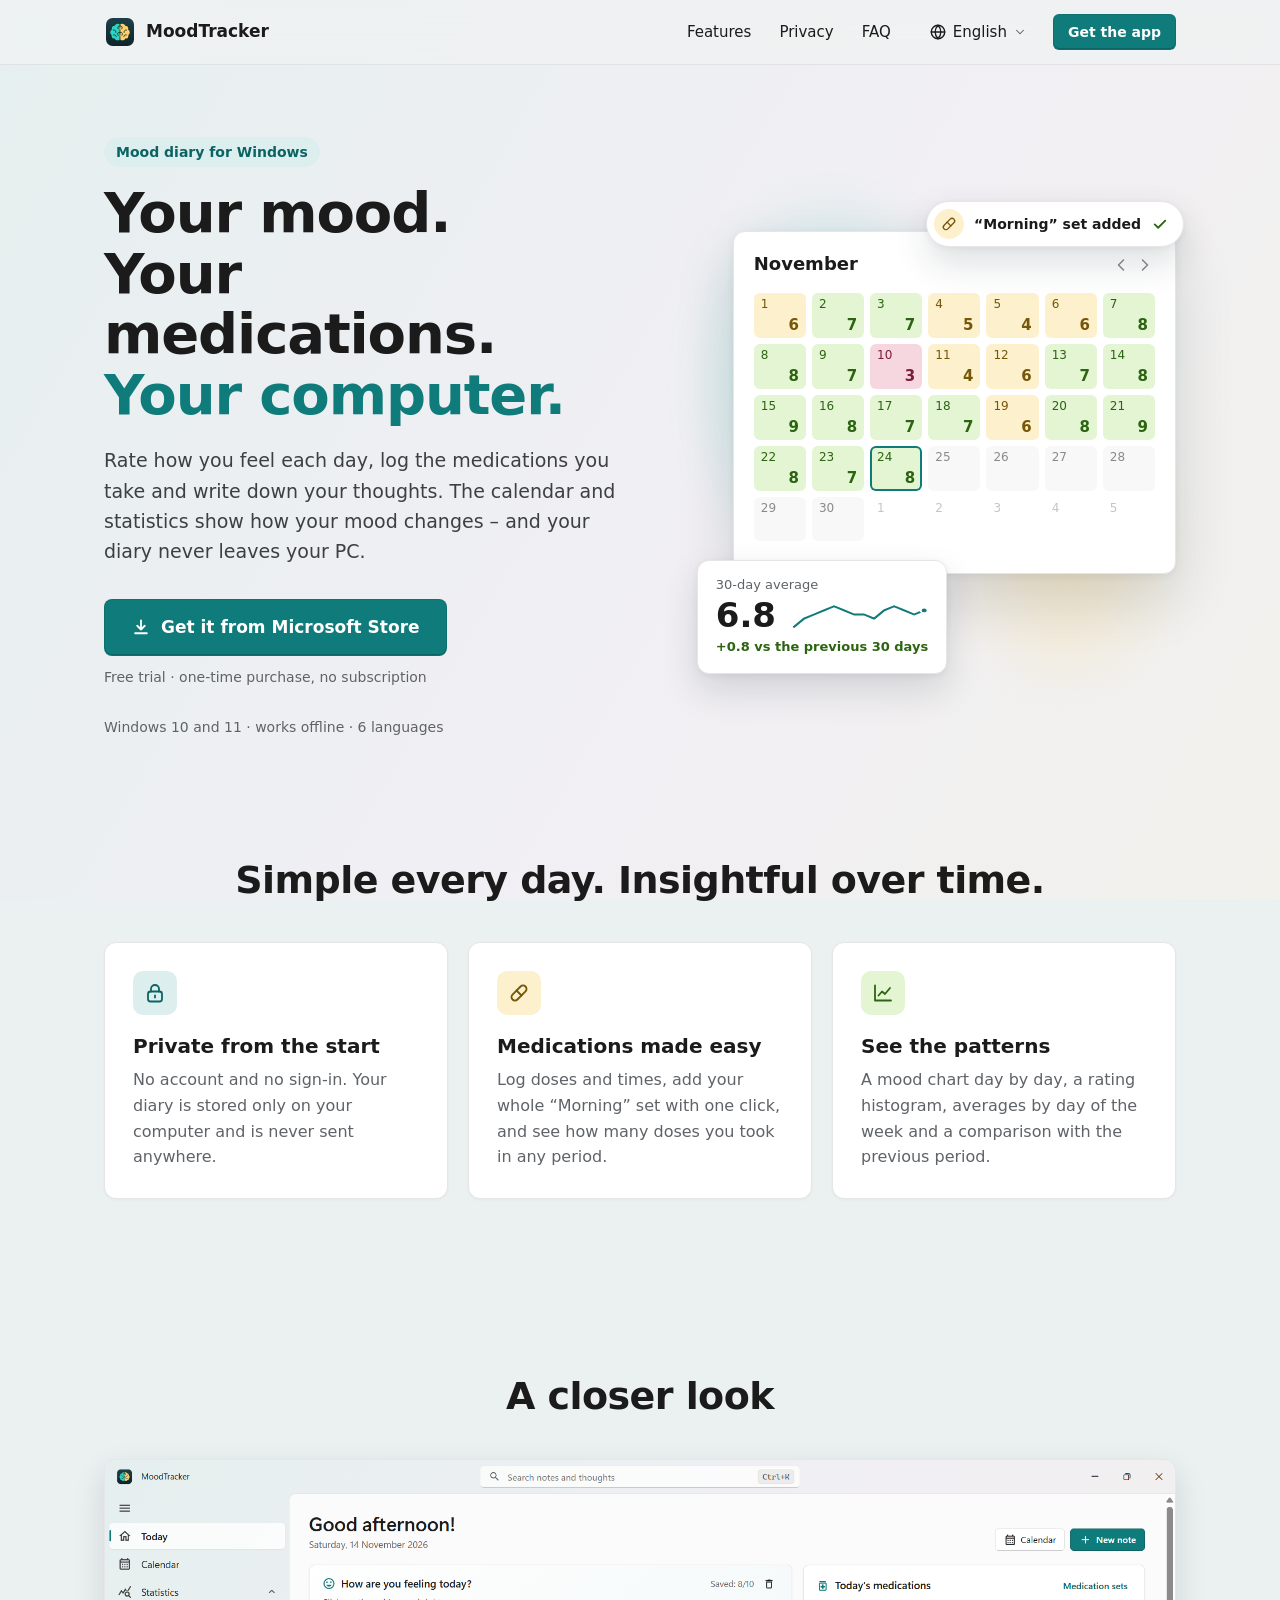
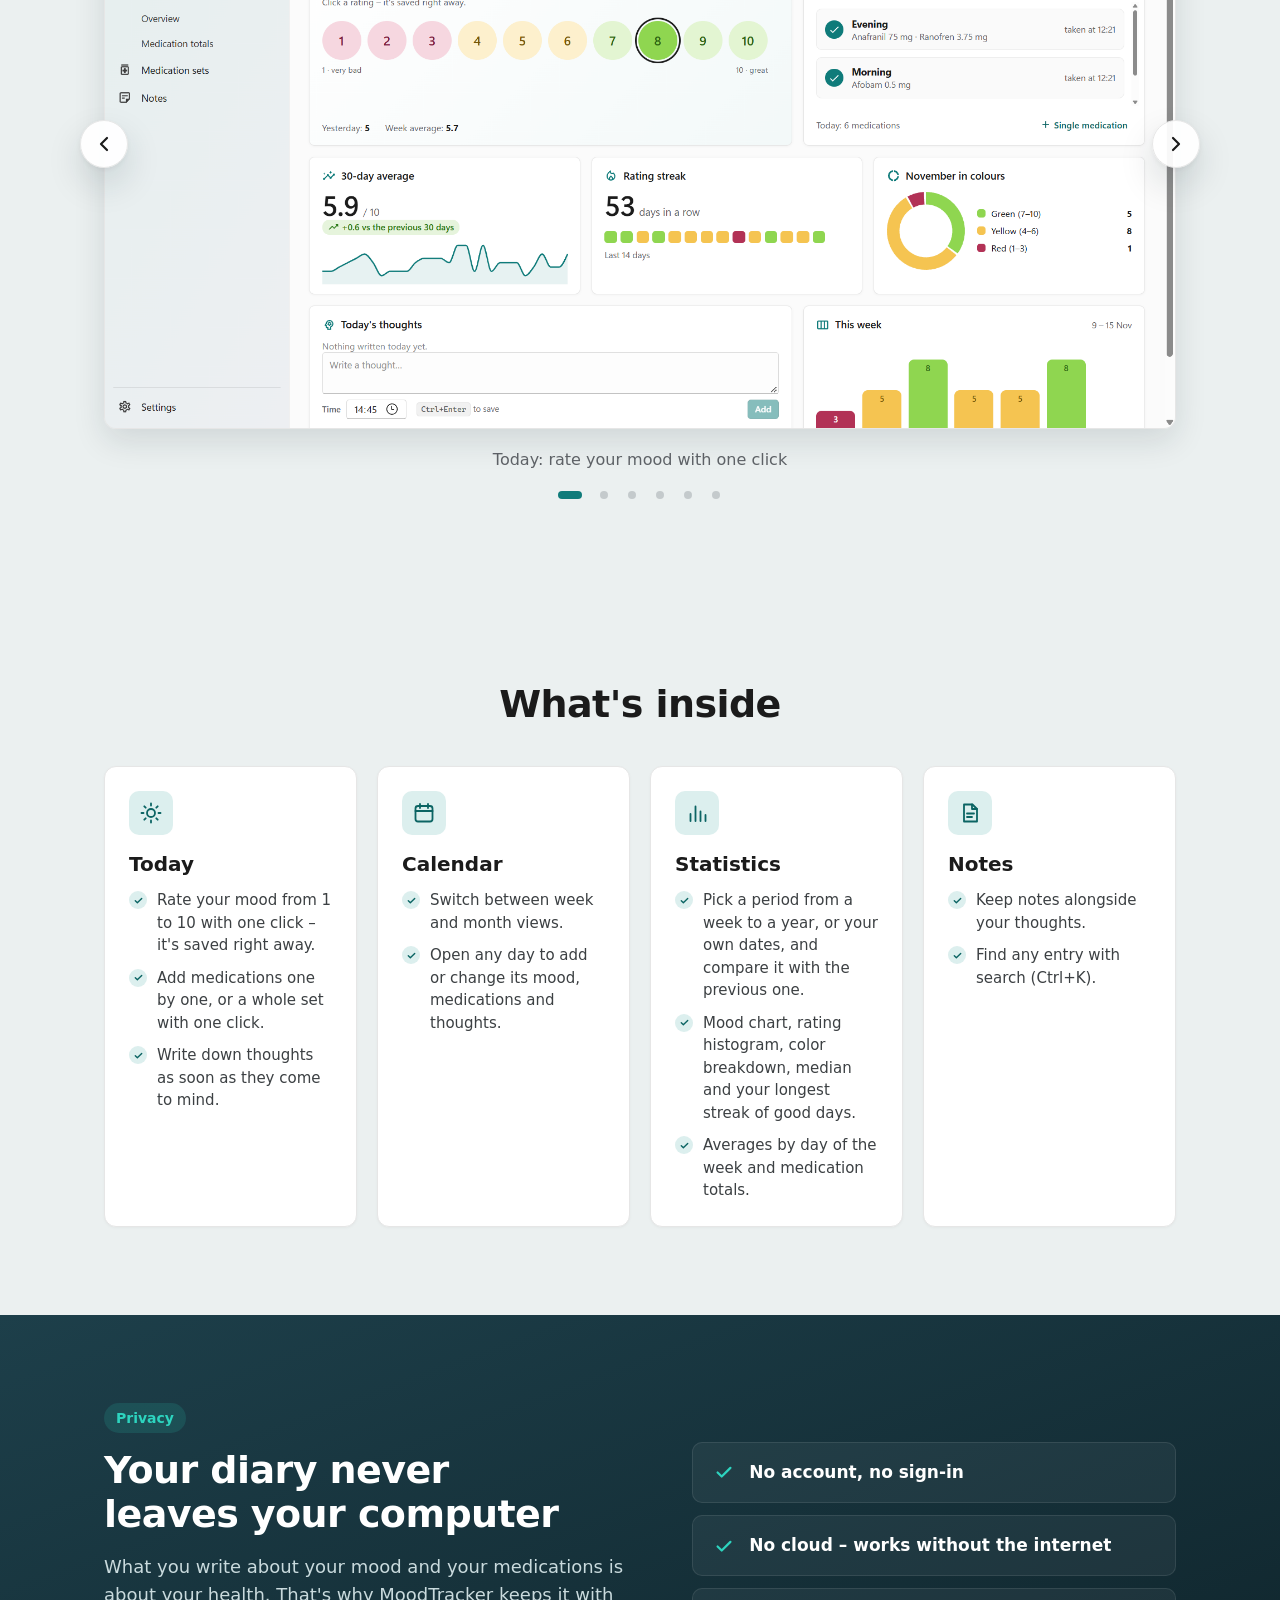
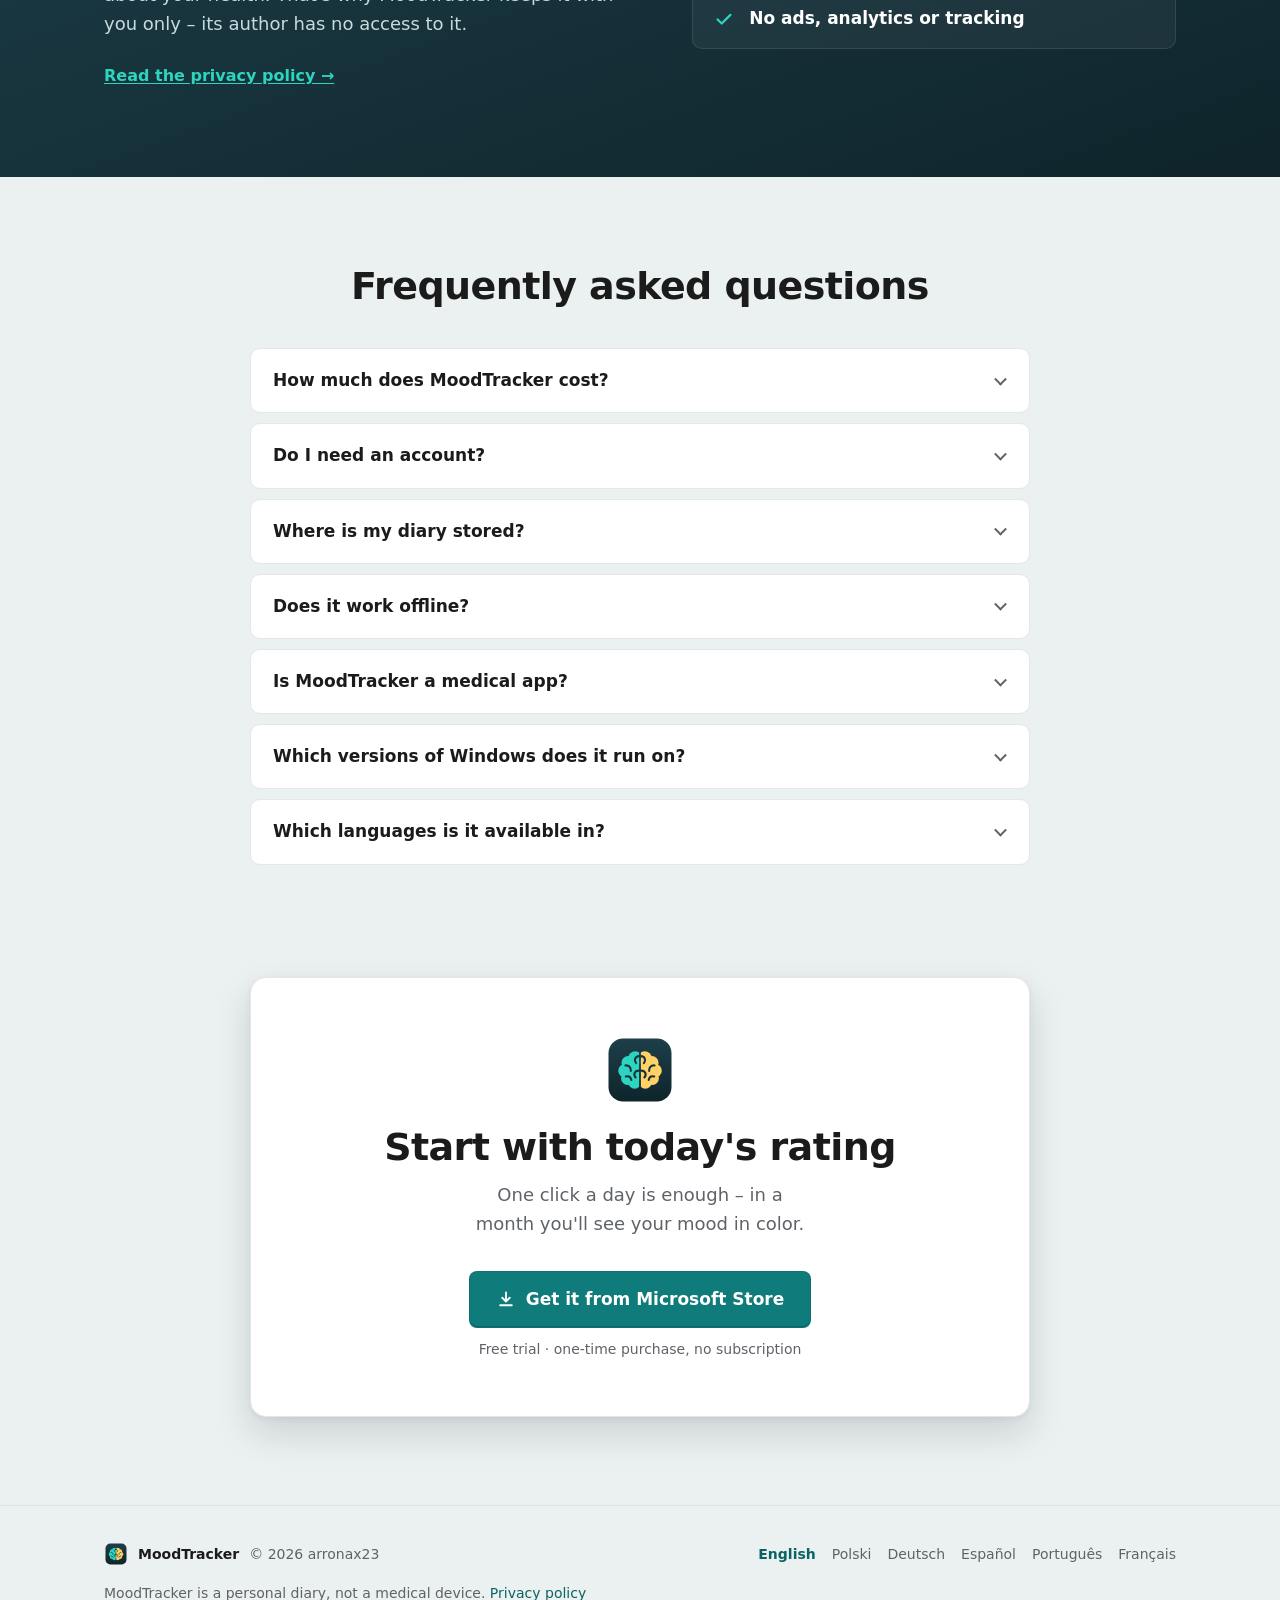
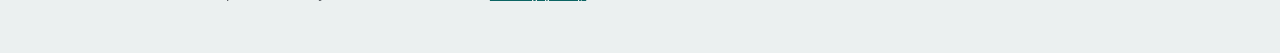
==== commit a98d317b: "Update the website" ====
--- a/index.html
+++ b/index.html
@@ -177,20 +177,23 @@
           <div class="carousel" role="group" aria-roledescription="carousel" aria-labelledby="screens-title">
             <div class="carousel-frame">
               <div class="carousel-track" tabindex="0" aria-labelledby="screens-title">
-                <div class="slide" role="group" aria-roledescription="slide" aria-label="1 / 5">
+                <div class="slide" role="group" aria-roledescription="slide" aria-label="1 / 6">
                   <img src="assets/screenshots/en/1.png" width="1920" height="1020" alt="Today: rate your mood with one click" loading="lazy" decoding="async">
                 </div>
-                <div class="slide" role="group" aria-roledescription="slide" aria-label="2 / 5">
+                <div class="slide" role="group" aria-roledescription="slide" aria-label="2 / 6">
                   <img src="assets/screenshots/en/2.png" width="1920" height="1020" alt="Calendar: mood, medications and thoughts for each day" loading="lazy" decoding="async">
                 </div>
-                <div class="slide" role="group" aria-roledescription="slide" aria-label="3 / 5">
+                <div class="slide" role="group" aria-roledescription="slide" aria-label="3 / 6">
                   <img src="assets/screenshots/en/3.png" width="1920" height="1020" alt="Statistics for any period" loading="lazy" decoding="async">
                 </div>
-                <div class="slide" role="group" aria-roledescription="slide" aria-label="4 / 5">
+                <div class="slide" role="group" aria-roledescription="slide" aria-label="4 / 6">
                   <img src="assets/screenshots/en/4.png" width="1920" height="1020" alt="Medication sets: several medications with one click" loading="lazy" decoding="async">
                 </div>
-                <div class="slide" role="group" aria-roledescription="slide" aria-label="5 / 5">
+                <div class="slide" role="group" aria-roledescription="slide" aria-label="5 / 6">
                   <img src="assets/screenshots/en/5.png" width="1920" height="1020" alt="Notes: all your thoughts and notes in one place" loading="lazy" decoding="async">
+                </div>
+                <div class="slide" role="group" aria-roledescription="slide" aria-label="6 / 6">
+                  <img src="assets/screenshots/en/6.png" width="1920" height="1020" alt="Settings: your diary file stays on your computer" loading="lazy" decoding="async">
                 </div>
               </div>
               <button type="button" class="carousel-arrow carousel-prev" aria-label="Previous screenshot" hidden><svg viewBox="0 0 24 24" aria-hidden="true"><path d="m15 6-6 6 6 6"/></svg></button>
@@ -203,6 +206,7 @@
               <button type="button" aria-label="Statistics for any period"></button>
               <button type="button" aria-label="Medication sets: several medications with one click"></button>
               <button type="button" aria-label="Notes: all your thoughts and notes in one place"></button>
+              <button type="button" aria-label="Settings: your diary file stays on your computer"></button>
             </div>
           </div>
         </div>
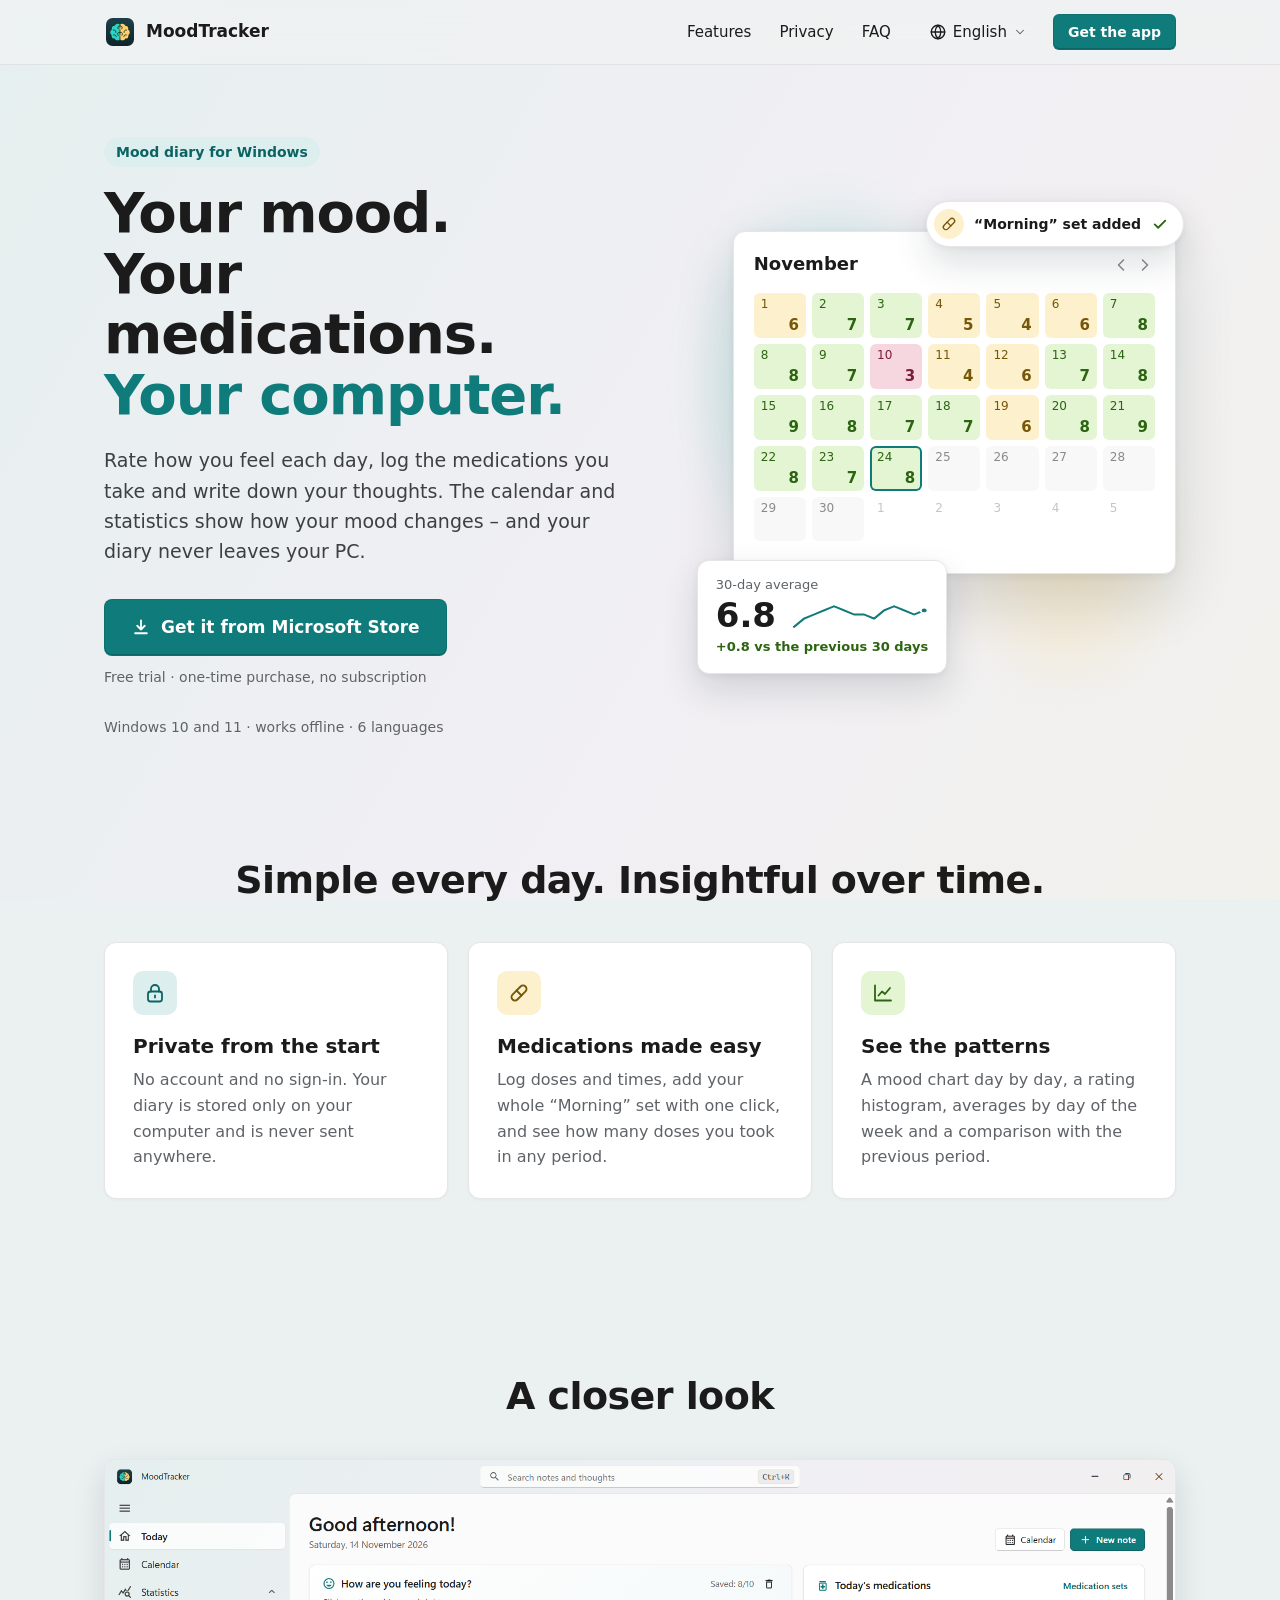
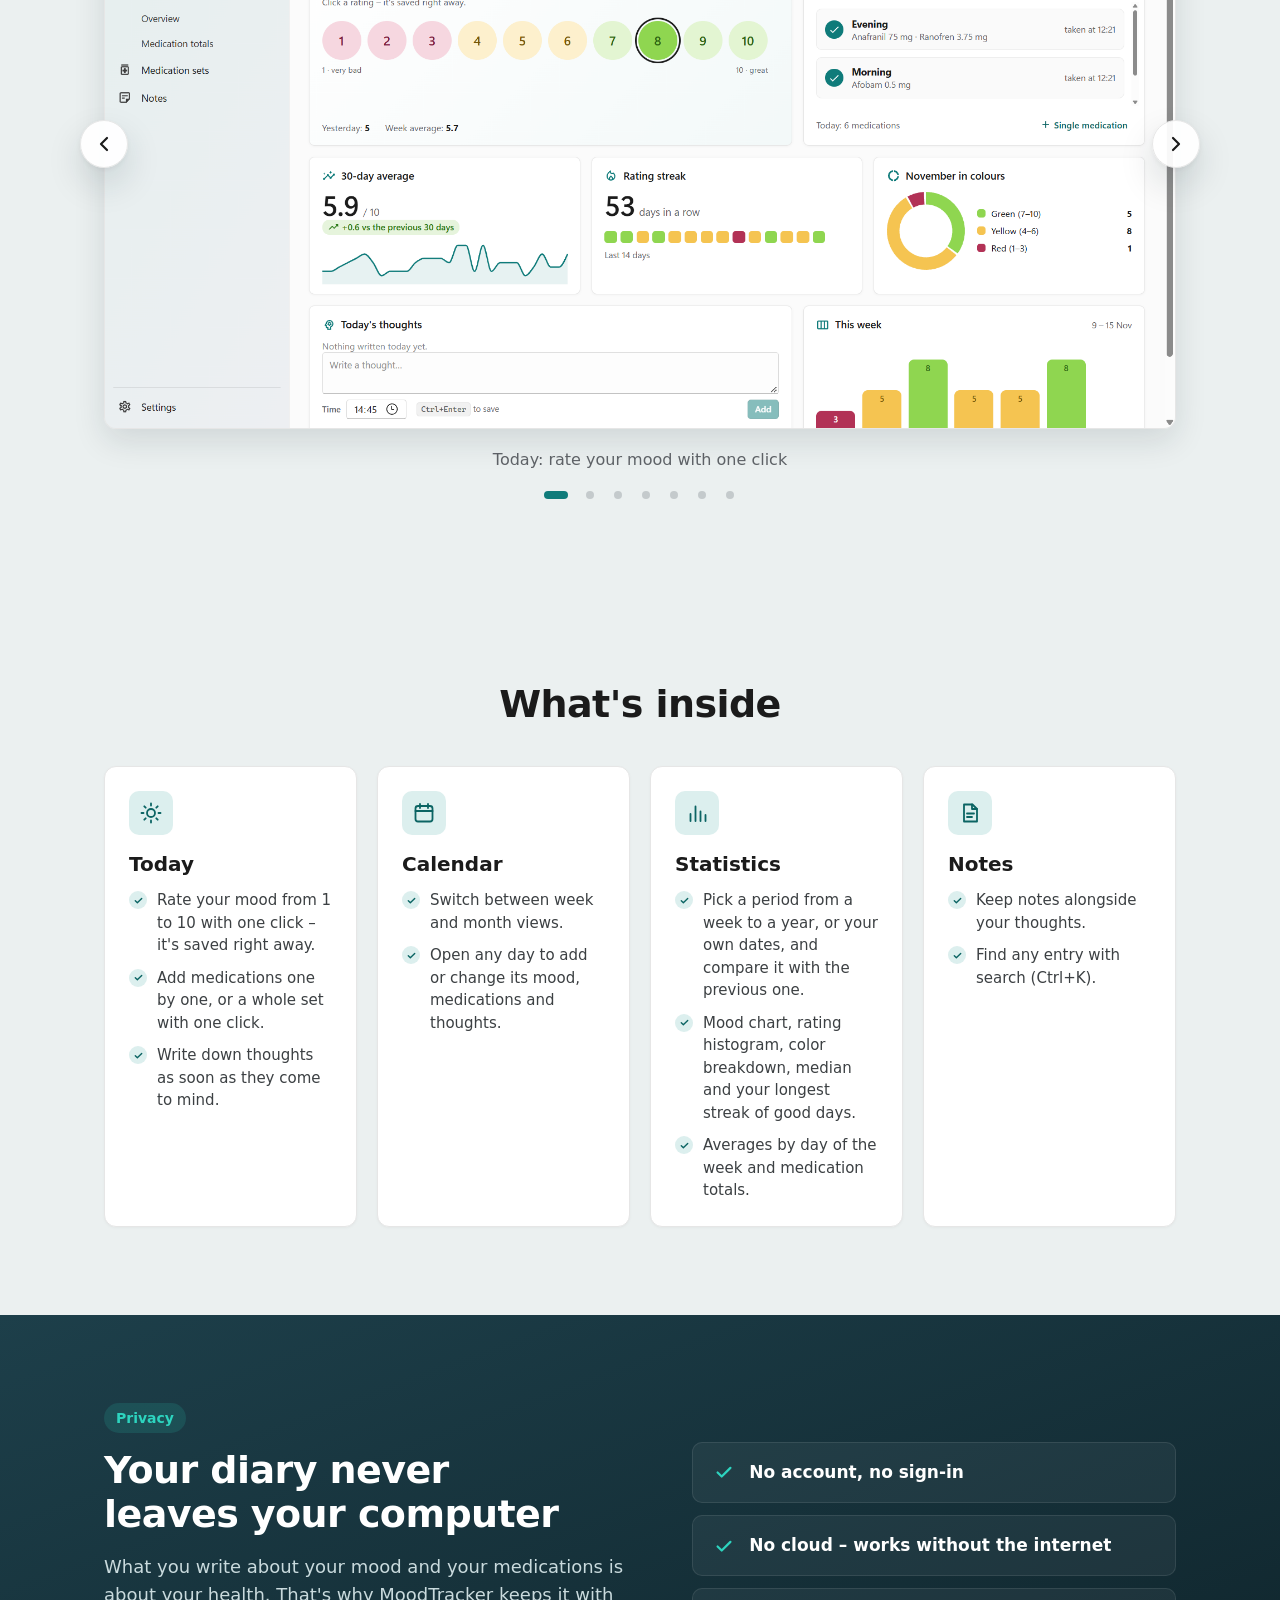
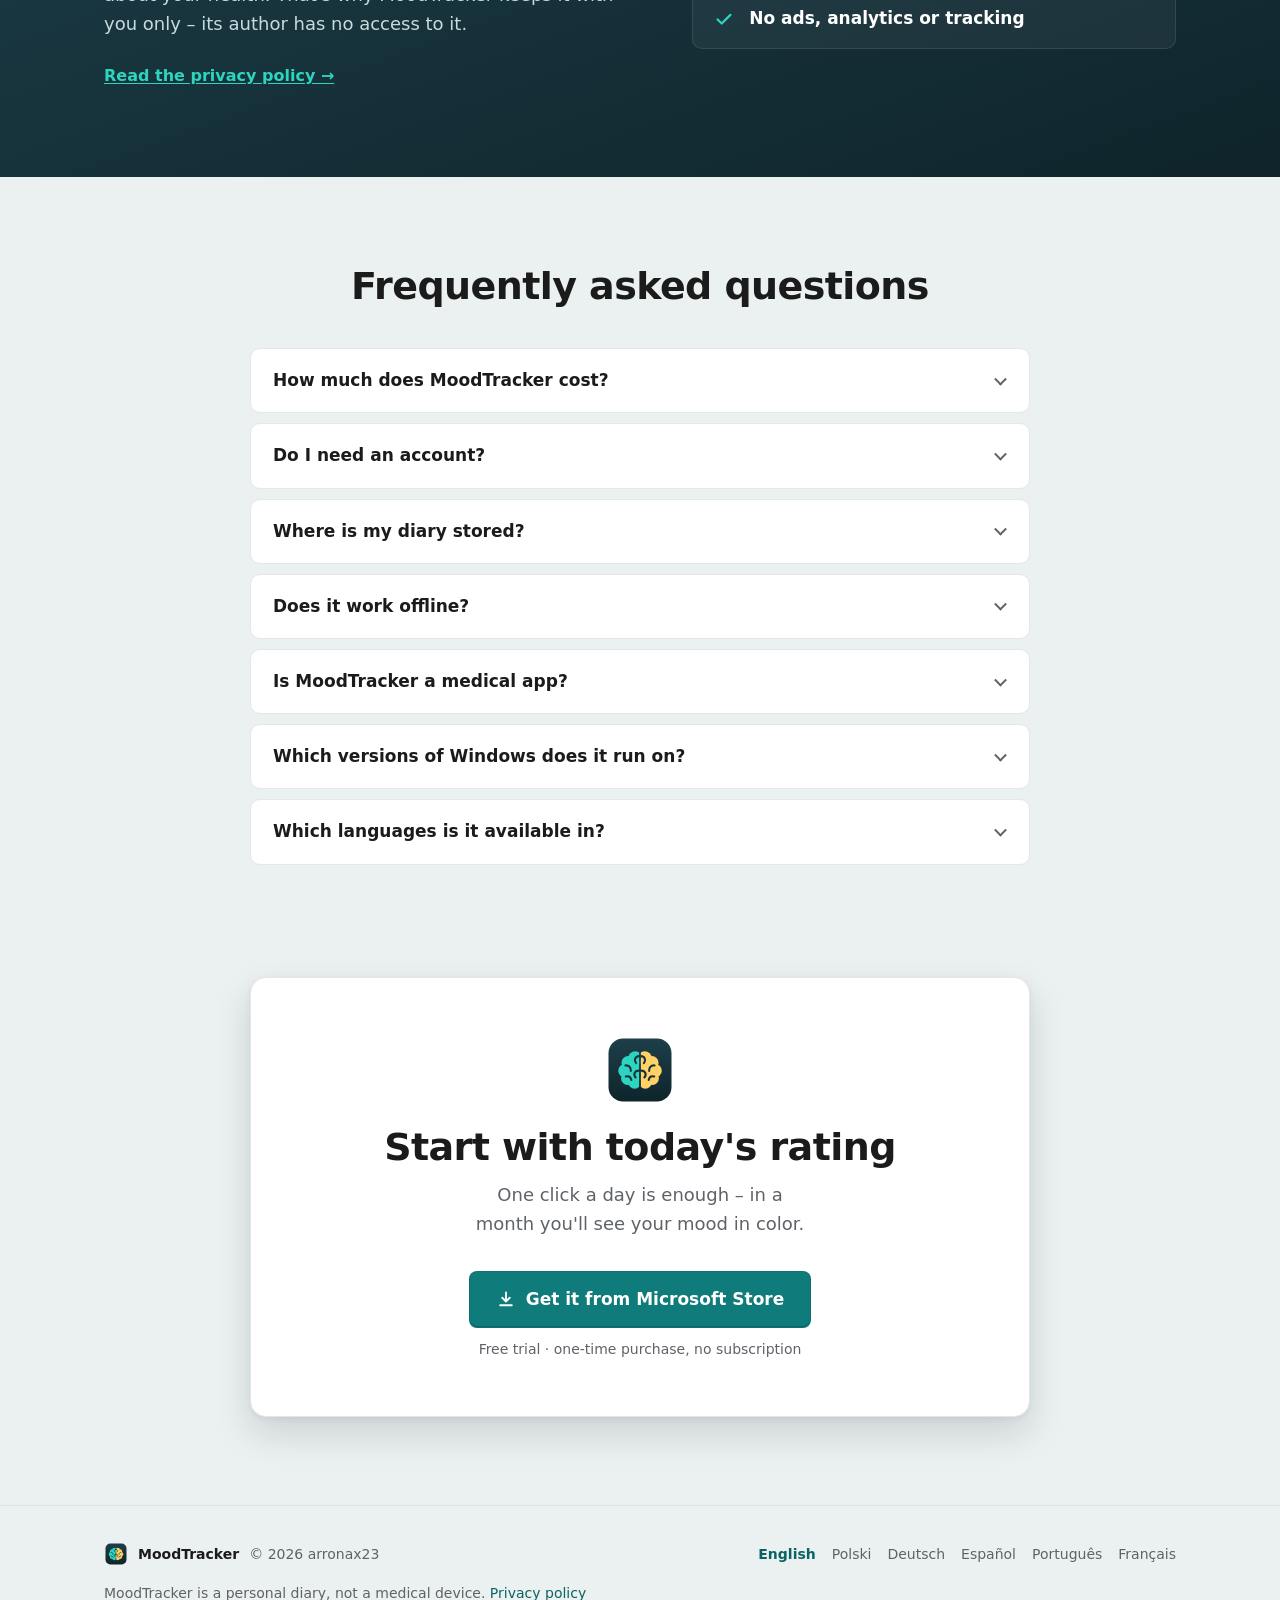
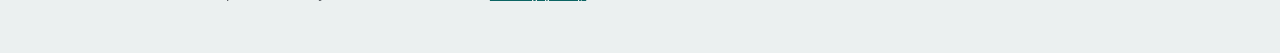
==== commit e86456c7: "Update the website" ====
--- a/index.html
+++ b/index.html
@@ -177,23 +177,26 @@
           <div class="carousel" role="group" aria-roledescription="carousel" aria-labelledby="screens-title">
             <div class="carousel-frame">
               <div class="carousel-track" tabindex="0" aria-labelledby="screens-title">
-                <div class="slide" role="group" aria-roledescription="slide" aria-label="1 / 6">
+                <div class="slide" role="group" aria-roledescription="slide" aria-label="1 / 7">
                   <img src="assets/screenshots/en/1.png" width="1920" height="1020" alt="Today: rate your mood with one click" loading="lazy" decoding="async">
                 </div>
-                <div class="slide" role="group" aria-roledescription="slide" aria-label="2 / 6">
+                <div class="slide" role="group" aria-roledescription="slide" aria-label="2 / 7">
                   <img src="assets/screenshots/en/2.png" width="1920" height="1020" alt="Calendar: mood, medications and thoughts for each day" loading="lazy" decoding="async">
                 </div>
-                <div class="slide" role="group" aria-roledescription="slide" aria-label="3 / 6">
-                  <img src="assets/screenshots/en/3.png" width="1920" height="1020" alt="Statistics for any period" loading="lazy" decoding="async">
-                </div>
-                <div class="slide" role="group" aria-roledescription="slide" aria-label="4 / 6">
-                  <img src="assets/screenshots/en/4.png" width="1920" height="1020" alt="Medication sets: several medications with one click" loading="lazy" decoding="async">
-                </div>
-                <div class="slide" role="group" aria-roledescription="slide" aria-label="5 / 6">
-                  <img src="assets/screenshots/en/5.png" width="1920" height="1020" alt="Notes: all your thoughts and notes in one place" loading="lazy" decoding="async">
-                </div>
-                <div class="slide" role="group" aria-roledescription="slide" aria-label="6 / 6">
-                  <img src="assets/screenshots/en/6.png" width="1920" height="1020" alt="Settings: your diary file stays on your computer" loading="lazy" decoding="async">
+                <div class="slide" role="group" aria-roledescription="slide" aria-label="3 / 7">
+                  <img src="assets/screenshots/en/3.png" width="1920" height="1020" alt="Month view: the whole month in the colours of your mood" loading="lazy" decoding="async">
+                </div>
+                <div class="slide" role="group" aria-roledescription="slide" aria-label="4 / 7">
+                  <img src="assets/screenshots/en/4.png" width="1920" height="1020" alt="Statistics for any period" loading="lazy" decoding="async">
+                </div>
+                <div class="slide" role="group" aria-roledescription="slide" aria-label="5 / 7">
+                  <img src="assets/screenshots/en/5.png" width="1920" height="1020" alt="Medication sets: several medications with one click" loading="lazy" decoding="async">
+                </div>
+                <div class="slide" role="group" aria-roledescription="slide" aria-label="6 / 7">
+                  <img src="assets/screenshots/en/6.png" width="1920" height="1020" alt="Notes: all your thoughts and notes in one place" loading="lazy" decoding="async">
+                </div>
+                <div class="slide" role="group" aria-roledescription="slide" aria-label="7 / 7">
+                  <img src="assets/screenshots/en/7.png" width="1920" height="1020" alt="Settings: your diary file stays on your computer" loading="lazy" decoding="async">
                 </div>
               </div>
               <button type="button" class="carousel-arrow carousel-prev" aria-label="Previous screenshot" hidden><svg viewBox="0 0 24 24" aria-hidden="true"><path d="m15 6-6 6 6 6"/></svg></button>
@@ -203,6 +206,7 @@
             <div class="carousel-dots" hidden>
               <button type="button" aria-label="Today: rate your mood with one click" aria-current="true"></button>
               <button type="button" aria-label="Calendar: mood, medications and thoughts for each day"></button>
+              <button type="button" aria-label="Month view: the whole month in the colours of your mood"></button>
               <button type="button" aria-label="Statistics for any period"></button>
               <button type="button" aria-label="Medication sets: several medications with one click"></button>
               <button type="button" aria-label="Notes: all your thoughts and notes in one place"></button>
